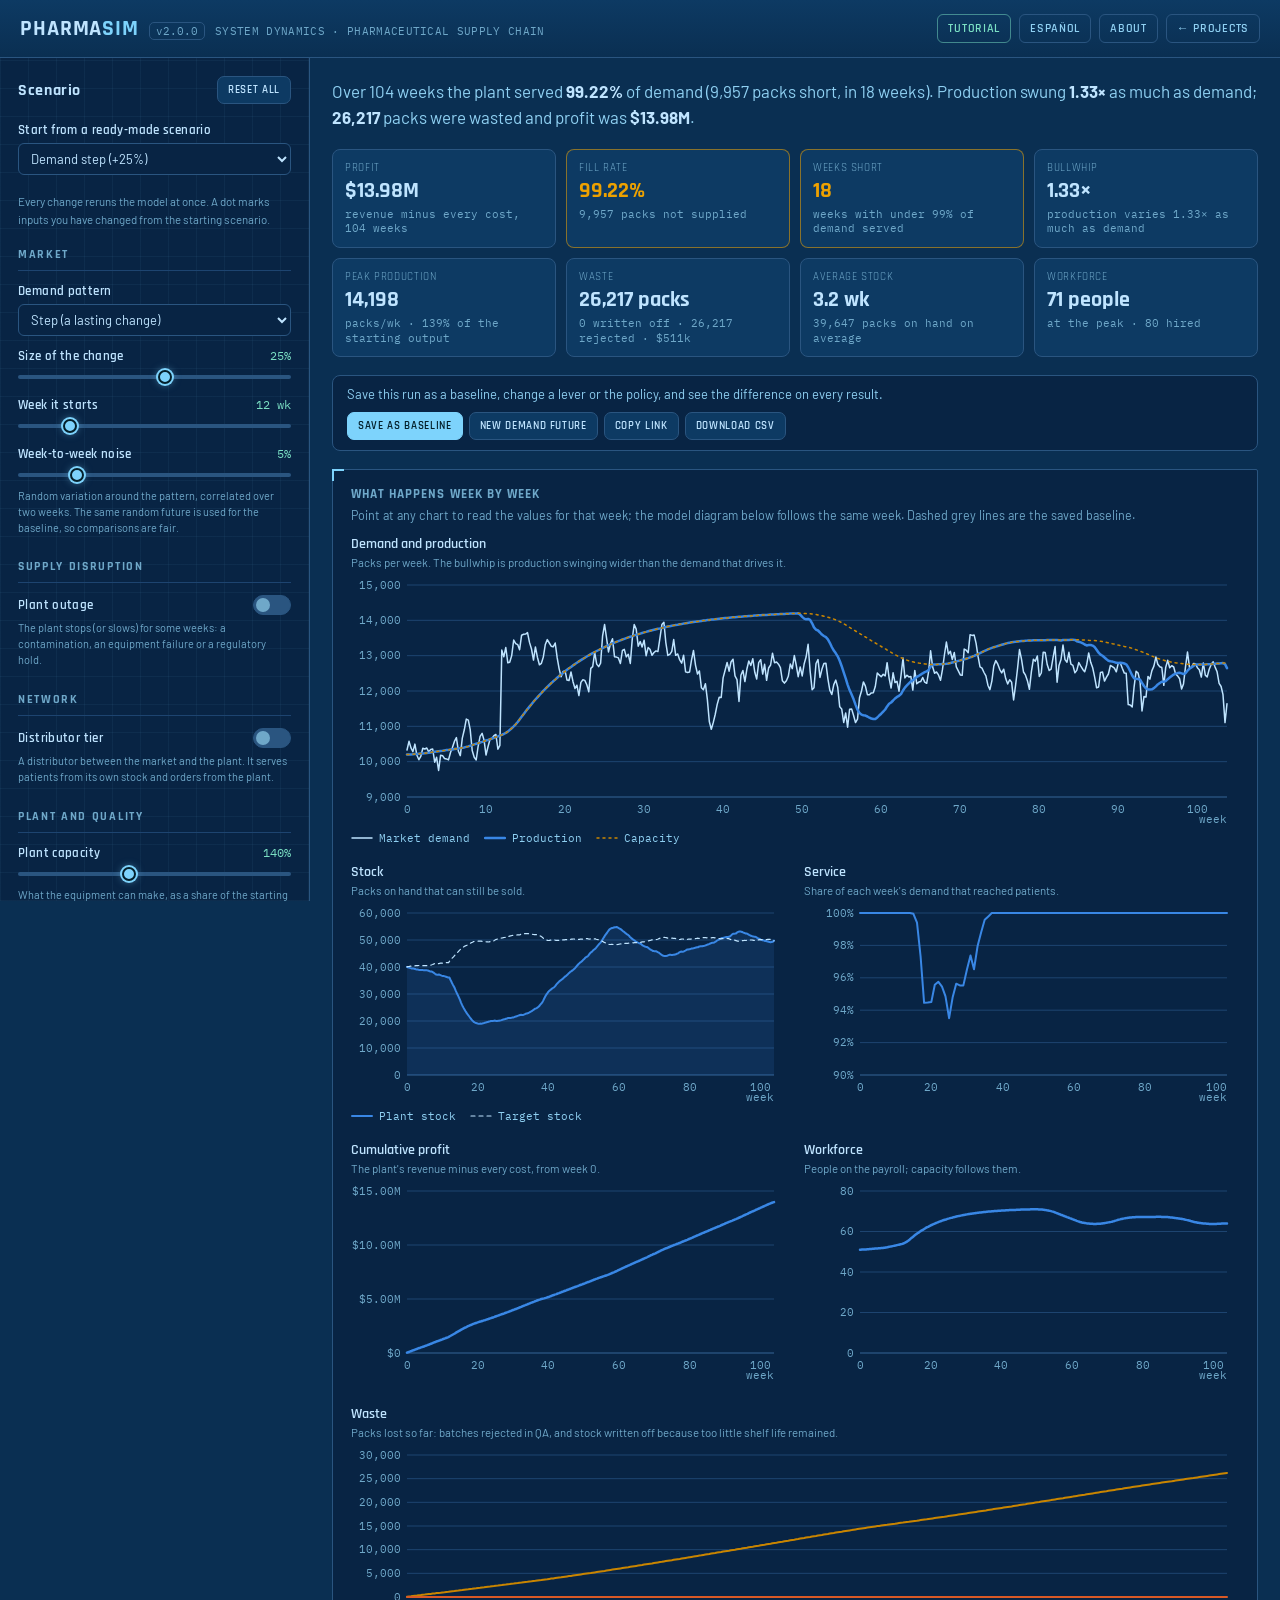
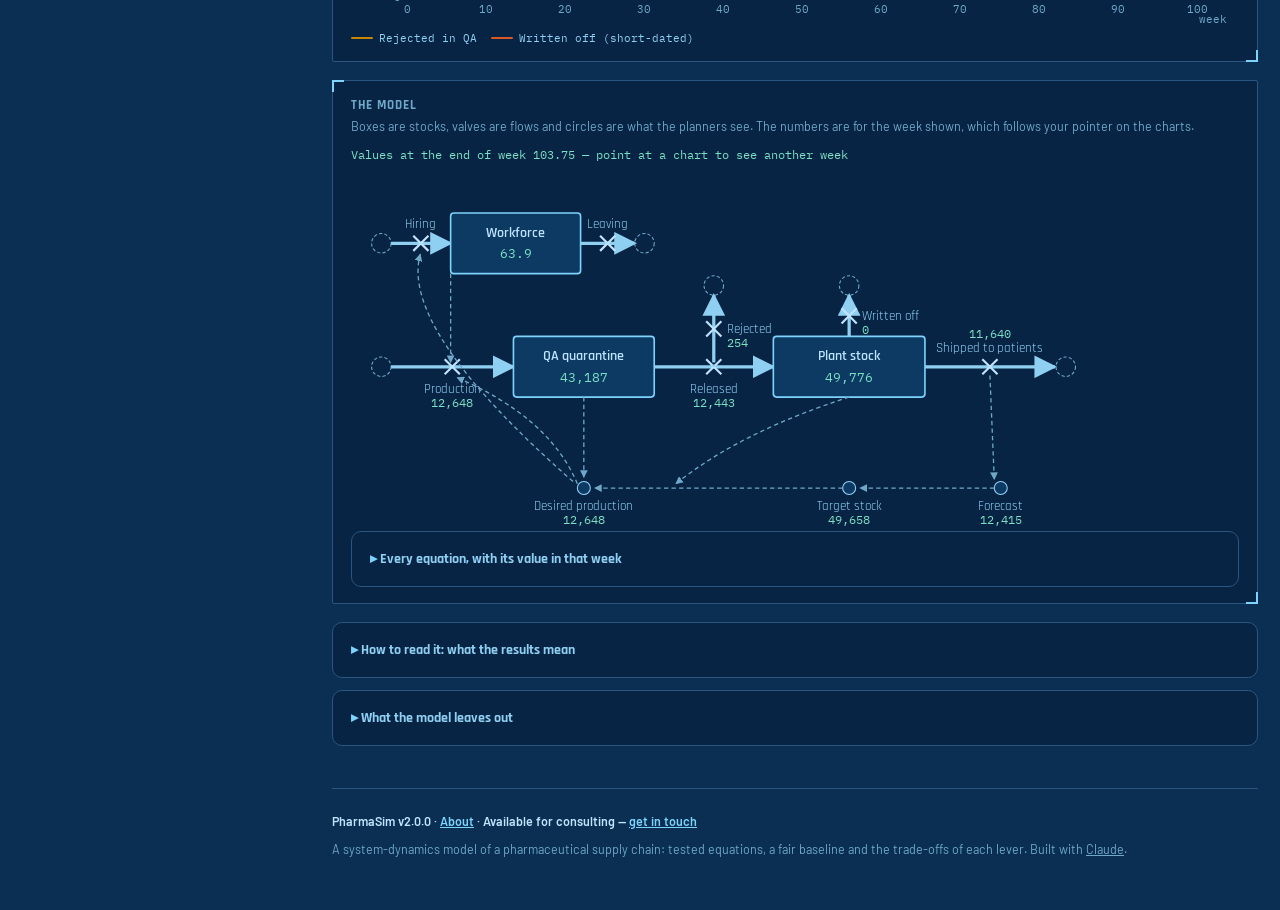
==== index.html @ 364efe04 "PharmaSim 2.0.0: tested model, tutorial, About page, Spanish A complete rebuild in plain JavaScript " ====
<!doctype html>
<html lang="en">
<head>
  <meta charset="UTF-8" />
  <meta name="viewport" content="width=device-width, initial-scale=1.0" />
  <title data-i18n="title.index">PharmaSim — Pharmaceutical Supply Chain Dynamics</title>
  <meta data-i18n-attr="content=meta.index" name="description" content="A system-dynamics simulator of a pharmaceutical supply chain: demand shocks, QA release, shelf life, workforce and a distributor tier, with overtime, expedited QA and planning policies measured on profit, service, amplification and waste." />
  <link rel="icon" href="data:image/svg+xml,<svg xmlns=%22http://www.w3.org/2000/svg%22 viewBox=%220 0 100 100%22><text y=%22.9em%22 font-size=%2290%22>💊</text></svg>" />
  <link rel="preconnect" href="https://fonts.googleapis.com" />
  <link rel="preconnect" href="https://fonts.gstatic.com" crossorigin />
  <link rel="stylesheet" href="https://fonts.googleapis.com/css2?family=Rajdhani:wght@500;600;700&family=Barlow:wght@400;500;600&family=IBM+Plex+Mono:wght@400;500;600&display=swap">
  <link rel="stylesheet" href="style.css" />
</head>
<body>
<header class="topbar">
  <div class="brand">
    <a class="mark" href="index.html">PHARMA<span>SIM</span></a>
    <span class="ver" id="ver" data-i18n-attr="title=attr.ver" title="App version"></span>
    <div class="sub"><span class="rest" data-i18n="brand.sub">SYSTEM DYNAMICS · PHARMACEUTICAL SUPPLY CHAIN</span></div>
  </div>
  <div class="header-actions">
    <button class="back-link tour" type="button" id="tourBtn" data-i18n="nav.tour">Tutorial</button>
    <button class="back-link" type="button" id="langBtn" lang="es">Español</button>
    <a class="back-link" href="about.html" data-i18n="nav.about">About</a>
    <a class="back-link" href="https://kathuman.github.io/claude-projects/" data-i18n="nav.projects">← Projects</a>
  </div>
</header>

<div class="layout">
  <aside class="rail" id="rail" data-i18n-attr="aria-label=aria.rail" aria-label="Scenario inputs">
    <div class="rail-header">
      <h1 class="rail-h1" data-i18n="rail.h1">Scenario</h1>
      <button class="btn small" id="btn-reset" type="button" data-i18n="rail.reset">Reset all</button>
    </div>
    <div class="ctrl">
      <label class="name" for="preset" data-i18n="rail.preset">Start from a ready-made scenario</label>
      <select class="choice" id="preset"></select>
    </div>
    <p class="rail-note" data-i18n="rail.note">Every change reruns the model at once. A dot marks inputs you have changed from the starting scenario.</p>
    <div id="controls"></div>
  </aside>

  <main class="main">
    <div class="errors" id="errors" hidden></div>
    <p class="headline" id="headline"></p>
    <div class="kpi-grid" id="kpis"></div>

    <div class="compare" id="compare">
      <span class="msg" id="cmp-msg"></span>
      <span class="acts">
        <button class="btn small primary" id="btn-base" type="button" data-i18n="cmp.save">Save as baseline</button>
        <button class="btn small" id="btn-base-clear" type="button" data-i18n="cmp.clear" hidden>Clear baseline</button>
        <button class="btn small" id="btn-seed" type="button" data-i18n="cmp.seed">New demand future</button>
        <button class="btn small" id="btn-link" type="button" data-i18n="cmp.link">Copy link</button>
        <button class="btn small" id="btn-csv" type="button" data-i18n="cmp.csv">Download CSV</button>
      </span>
    </div>

    <section class="panel" id="p-flow">
      <h2 data-i18n="h.charts">What happens week by week</h2>
      <p class="panel-note" data-i18n="charts.note">Point at any chart to read the values for that week; the model diagram below follows the same week. Dashed grey lines are the saved baseline.</p>
      <div class="chart-grid">
        <div class="wide"><p class="chart-title" data-i18n="c.prod">Demand and production</p><p class="chart-sub" data-i18n="c.prod.sub">Packs per week. The bullwhip is production swinging wider than the demand that drives it.</p><div id="ch-prod"></div></div>
        <div><p class="chart-title" data-i18n="c.stock">Stock</p><p class="chart-sub" data-i18n="c.stock.sub">Packs on hand that can still be sold.</p><div id="ch-stock"></div></div>
        <div><p class="chart-title" data-i18n="c.service">Service</p><p class="chart-sub" data-i18n="c.service.sub">Share of each week's demand that reached patients.</p><div id="ch-service"></div></div>
        <div><p class="chart-title" data-i18n="c.profit">Cumulative profit</p><p class="chart-sub" data-i18n="c.profit.sub">The plant's revenue minus every cost, from week 0.</p><div id="ch-profit"></div></div>
        <div><p class="chart-title" data-i18n="c.people">Workforce</p><p class="chart-sub" data-i18n="c.people.sub">People on the payroll; capacity follows them.</p><div id="ch-people"></div></div>
        <div class="wide"><p class="chart-title" data-i18n="c.waste">Waste</p><p class="chart-sub" data-i18n="c.waste.sub">Packs lost so far: batches rejected in QA, and stock written off because too little shelf life remained.</p><div id="ch-waste"></div></div>
      </div>
    </section>

    <section class="panel" id="p-model">
      <h2 data-i18n="h.model">The model</h2>
      <p class="panel-note" data-i18n="model.note">Boxes are stocks, valves are flows and circles are what the planners see. The numbers are for the week shown, which follows your pointer on the charts.</p>
      <p class="eq-week" id="eq-week"></p>
      <div class="sfd-wrap" id="diagram"></div>
      <details class="rules" id="eqs-box">
        <summary data-i18n="eq.sum">Every equation, with its value in that week</summary>
        <div id="equations"></div>
      </details>
    </section>

    <div class="explain">
      <details class="rules" id="why">
        <summary data-i18n="why.sum">How to read it: what the results mean</summary>
        <div data-i18n="why.body">
          <p><b>Fill rate</b> is the share of market demand that reached patients. In pharma the target is usually 98–99.5%, so a fraction of a point is a real shortage. Service slips before the stock runs out, because stock is spread over many presentations and markets.</p>
          <p><b>Bullwhip</b> is how much more production varies than demand (standard deviation of production ÷ standard deviation of demand). Above 1, the plant amplifies what the market does: it is chasing its own stock gap, not just demand. With a distributor, the same ratio for its orders shows where the amplification starts.</p>
          <p><b>Waste</b> is batches rejected in QA plus stock written off because too little shelf life remained for customers to accept it. With a long shelf life it is almost all rejections; with a short one, an overshoot after a surge becomes expired stock.</p>
          <p><b>Profit</b> is the plant's view: revenue minus materials, the workforce (paid whether busy or not), hiring, overtime, holding, disposal, expediting and a penalty for each pack not supplied. The figures are illustrative, chosen for a mid-priced branded medicine.</p>
          <p><b>The baseline</b> is a saved run for comparison. It uses the same random demand as the current run, so every difference is due to what you changed, not to luck. <b>New demand future</b> draws another random future for both.</p>
        </div>
      </details>
      <details class="rules" id="limits">
        <summary data-i18n="lim.sum">What the model leaves out</summary>
        <div data-i18n="lim.body">
          <ul>
            <li>One product family, one plant and at most one distributor. Suppliers of the active ingredient, several markets and allocation between them are not modelled.</li>
            <li>Production is continuous: campaigns, batch sizes and changeovers are averaged out.</li>
            <li>The distributor's stock is not aged; shelf life is tracked at the plant only.</li>
            <li>Nobody is laid off: the workforce shrinks only as people leave.</li>
            <li>Costs and prices are illustrative, not a quotation.</li>
          </ul>
        </div>
      </details>
    </div>

    <footer class="foot">
      <span class="consult" data-i18n="foot.consult">PharmaSim <span id="ver-foot"></span> · <a href="about.html">About</a> · Available for consulting — <a href="https://github.com/kathuman" target="_blank" rel="noopener">get in touch</a></span>
      <span data-i18n="foot.note">A system-dynamics model of a pharmaceutical supply chain: tested equations, a fair baseline and the trade-offs of each lever. Built with <a href="https://claude.com" target="_blank" rel="noopener">Claude</a>.</span>
    </footer>
  </main>
</div>

<script src="i18n-es.js"></script>
<script src="i18n.js"></script>
<script src="src/model.js"></script>
<script src="src/specs.js"></script>
<script src="src/equations.js"></script>
<script src="src/charts.js"></script>
<script src="src/diagram.js"></script>
<script src="app.js"></script>
<script src="tour-content.js"></script>
<script src="tour-content-es.js"></script>
<script src="tour.js"></script>
</body>
</html>
---- style.css ----
/* PharmaSim — the blueprint theme of the Warehouse Model (same tokens, type and panels). */
:root{
  --bg:#0a2f52; --panel:#0d3a63; --panel-2:#082444; --line:#2a5580; --line-soft:#1d4470;
  --ink:#bfe4ff; --ink-dim:#8fd0f2; --ink-faint:#6fa8c9; --accent:#7dd3fc; --accent-ink:#04202b; --tele:#7be0c4;
  --good:#1baf7a; --warn:#eda100; --bad:#e34948;
  /* chart series (validated for the dark surface: lightness band, CVD separation, contrast) */
  --s-demand:#bfe4ff; --s1:#3987e5; --s2:#d95926; --s3:#199e70; --s4:#c98500; --s-base:#6fa8c9;
  --mono:'IBM Plex Mono', ui-monospace, SFMono-Regular, Menlo, monospace;
  --head:'Rajdhani', 'Arial Narrow', sans-serif;
  --body:'Barlow', 'Helvetica Neue', Arial, sans-serif;
  color-scheme:dark;
}
*{box-sizing:border-box;}
html{background:var(--bg);}
body{margin:0; background:var(--bg); color:var(--ink); font-family:var(--body);}
a{color:var(--accent);}
code{font-family:var(--mono); font-size:0.92em; background:var(--panel-2); border:1px solid var(--line); padding:1px 5px; border-radius:4px; color:var(--ink);}

/* ---- header */
.topbar{display:flex; align-items:center; justify-content:space-between; gap:16px; padding:14px 20px; border-bottom:1px solid var(--line);
  background:linear-gradient(180deg,#0d3a63,#0a2f52); position:sticky; top:0; z-index:30;}
.brand{display:flex; align-items:baseline; gap:10px;}
.brand .mark{font-family:var(--head); font-weight:700; font-size:22px; letter-spacing:.04em; color:var(--ink); text-decoration:none;}
.brand .mark span{color:var(--accent);}
.brand .sub{font-family:var(--mono); font-size:11px; color:var(--ink-faint); letter-spacing:.03em;}
.brand .ver{font-family:var(--mono); font-size:10.5px; color:var(--ink-faint); border:1px solid var(--line); border-radius:5px; padding:1px 6px;}
.header-actions{display:flex; align-items:center; gap:8px;}
.back-link{font-family:var(--head); font-weight:600; font-size:12px; letter-spacing:.06em; text-transform:uppercase; color:var(--ink-dim); text-decoration:none;
  padding:6px 10px; border:1px solid var(--line); border-radius:6px; white-space:nowrap; background:transparent; cursor:pointer;}
.back-link:hover{color:var(--accent); border-color:var(--accent);}
.back-link.tour{color:var(--tele); border-color:rgba(123,224,196,.5);}

/* ---- layout */
.layout{display:grid; grid-template-columns:310px minmax(0,1fr);}
.rail{border-right:1px solid var(--line);
  background:repeating-linear-gradient(0deg, rgba(125,211,252,.05) 0, rgba(125,211,252,.05) 1px, transparent 1px, transparent 28px),
    repeating-linear-gradient(90deg, rgba(125,211,252,.05) 0, rgba(125,211,252,.05) 1px, transparent 1px, transparent 28px), var(--panel-2);
  overflow-y:auto; padding:18px 18px 28px; display:flex; flex-direction:column; gap:18px; max-height:calc(100vh - 57px); position:sticky; top:57px;}
.rail::-webkit-scrollbar{width:8px;} .rail::-webkit-scrollbar-thumb{background:var(--line); border-radius:4px;}
.rail-header{display:flex; align-items:center; justify-content:space-between; gap:8px;}
.rail-h1{font-family:var(--head); font-weight:700; font-size:16px; letter-spacing:.04em; margin:0;}
.rail-note{font-size:11.5px; line-height:1.55; color:var(--ink-faint); margin:0;}
.rail-section{display:flex; flex-direction:column; gap:12px;}
.rail-section h2{margin:0; font-family:var(--head); font-weight:700; font-size:12px; letter-spacing:.14em; text-transform:uppercase; color:var(--ink-faint); padding-bottom:8px; border-bottom:1px solid var(--line-soft);}
.ctrl{display:flex; flex-direction:column; gap:5px;}
.ctrl[hidden]{display:none;}
.ctrl .row-head{display:flex; justify-content:space-between; align-items:baseline; gap:8px;}
.ctrl .name{font-family:var(--head); font-weight:600; font-size:12.5px; letter-spacing:.03em; color:var(--ink);}
.ctrl .val{font-family:var(--mono); font-size:12px; font-variant-numeric:tabular-nums; color:var(--tele); white-space:nowrap;}
.ctrl .note{font-size:11px; line-height:1.45; color:var(--ink-faint);}
.ctrl.changed .name:after{content:" ●"; color:var(--accent); font-size:9px; vertical-align:2px;}
input[type=range]{-webkit-appearance:none; appearance:none; width:100%; height:4px; border-radius:2px; background:var(--line); outline:none; margin:6px 0;}
input[type=range]::-webkit-slider-thumb{-webkit-appearance:none; width:14px; height:14px; border-radius:50%; background:var(--accent); border:2px solid var(--accent-ink); box-shadow:0 0 0 2px var(--accent), 0 0 8px rgba(125,211,252,.6); cursor:pointer;}
input[type=range]::-moz-range-thumb{width:14px; height:14px; border-radius:50%; background:var(--accent); border:2px solid var(--accent-ink); box-shadow:0 0 0 2px var(--accent); cursor:pointer;}
input[type=range]:focus-visible{box-shadow:0 0 0 2px var(--accent);}
select.choice{width:100%; font-family:var(--body); font-size:13px; background:var(--panel-2); color:var(--ink); border:1px solid var(--line); border-radius:6px; padding:6px 8px;}
select.choice:focus{outline:none; border-color:var(--accent);}
.switch{display:flex; align-items:center; justify-content:space-between; gap:10px; cursor:pointer;}
.switch input{position:absolute; opacity:0; width:1px; height:1px;}
.switch .knob{flex:0 0 auto; width:38px; height:20px; border-radius:10px; background:var(--line); position:relative; transition:background .15s; border:1px solid var(--line);}
.switch .knob:after{content:""; position:absolute; top:2px; left:2px; width:14px; height:14px; border-radius:50%; background:var(--ink-faint); transition:left .15s, background .15s;}
.switch input:checked + .knob{background:rgba(125,211,252,.25); border-color:var(--accent);}
.switch input:checked + .knob:after{left:20px; background:var(--accent);}
.switch input:focus-visible + .knob{box-shadow:0 0 0 2px var(--accent);}

.btn{font-family:var(--head); font-weight:600; font-size:12.5px; letter-spacing:.06em; text-transform:uppercase; color:var(--ink); background:var(--panel); border:1px solid var(--line); border-radius:7px; padding:8px 12px; cursor:pointer;}
.btn:hover{border-color:var(--accent); color:var(--accent);}
.btn.primary{background:var(--accent); color:var(--accent-ink); border-color:var(--accent);}
.btn.primary:hover{filter:brightness(1.08); color:var(--accent-ink);}
.btn.small{padding:6px 10px; font-size:11px;}

/* ---- main column */
.main{padding:20px 22px 0; display:flex; flex-direction:column; gap:18px; min-width:0;}
.errors{background:rgba(227,73,72,.1); border:1px solid rgba(227,73,72,.5); border-radius:8px; padding:10px 14px; font-family:var(--mono); font-size:12.5px; color:#ffb3b2;}
.errors[hidden]{display:none;}
.headline{font-size:17px; line-height:1.55; color:var(--ink-dim); margin:0;}
.headline b{color:var(--ink);}
.headline .cmp{display:block; font-size:14px; color:var(--ink-faint); margin-top:4px;}
.kpi-grid{display:grid; grid-template-columns:repeat(4, minmax(0,1fr)); gap:10px;}
.kpi-tile{background:var(--panel); border:1px solid var(--line); border-radius:8px; padding:11px 12px;}
.kpi-label{font-family:var(--head); font-size:10.5px; letter-spacing:.06em; text-transform:uppercase; color:var(--ink-faint);}
.kpi-value{font-family:var(--head); font-size:22px; font-weight:700; color:var(--ink); margin-top:2px; font-variant-numeric:tabular-nums;}
.kpi-sub{font-family:var(--mono); font-size:10.5px; color:var(--ink-faint); margin-top:2px; line-height:1.4;}
.kpi-delta{font-family:var(--mono); font-size:10.5px; margin-top:3px;}
.kpi-delta.up{color:var(--good);} .kpi-delta.down{color:var(--bad);} .kpi-delta.same{color:var(--ink-faint);}
.kpi-tile.status-warning{border-color:rgba(237,161,0,.55);} .kpi-tile.status-warning .kpi-value{color:var(--warn);}
.kpi-tile.status-critical{border-color:rgba(227,73,72,.6); background:rgba(227,73,72,.06);} .kpi-tile.status-critical .kpi-value{color:var(--bad);}
.kpi-tile .flag{font-size:10px; margin-left:4px;}

.compare{display:flex; flex-wrap:wrap; align-items:center; justify-content:space-between; gap:10px; background:var(--panel-2); border:1px solid var(--line); border-radius:8px; padding:10px 14px;}
.compare .msg{font-size:13px; color:var(--ink-dim);}
.compare .msg b{color:var(--tele);}
.compare .acts{display:flex; flex-wrap:wrap; gap:6px;}

.panel{position:relative; background:var(--panel-2); border:1px solid var(--line); border-radius:2px; padding:16px 18px;}
.panel:before, .panel:after{content:""; position:absolute; width:10px; height:10px; pointer-events:none; border-color:var(--accent); border-style:solid; border-width:0;}
.panel:before{top:-1px; left:-1px; border-left-width:2px; border-top-width:2px;}
.panel:after{bottom:-1px; right:-1px; border-right-width:2px; border-bottom-width:2px;}
.panel h2{margin:0 0 4px; font-family:var(--head); font-weight:700; font-size:13px; letter-spacing:.08em; text-transform:uppercase; color:var(--ink-faint);}
.panel-note{font-size:12.5px; line-height:1.5; color:var(--ink-faint); margin:0 0 10px;}
.chart-grid{display:grid; grid-template-columns:1fr 1fr; gap:18px;}
.chart-grid .wide{grid-column:1 / -1;}

/* ---- charts */
.chart{position:relative;}
.chart-plot{position:relative; width:100%;}
.chart-plot > svg{display:block; width:100%; height:auto; overflow:visible;}
.chart .grid{stroke:var(--line-soft); stroke-width:1;}
.chart .axis{stroke:var(--line); stroke-width:1;}
.chart .tick{font-family:var(--mono); font-size:10.5px; fill:var(--ink-faint);}
.chart .cross{stroke:var(--ink-faint); stroke-width:1; stroke-dasharray:3 3;}
.chart .band{fill:rgba(125,211,252,.06);}
.chart .band.outage{fill:rgba(227,73,72,.13);}
.chart .band.expedite{fill:rgba(201,133,0,.16);}
.chart .band.shock{fill:rgba(125,211,252,.07);}
.chart-legend{display:flex; flex-wrap:wrap; gap:6px 14px; margin-top:6px; font-family:var(--mono); font-size:11px; color:var(--ink-dim);}
.legend-item{display:inline-flex; align-items:center; gap:6px; white-space:nowrap;}
.legend-item svg{flex:0 0 auto;}
#controls{display:flex; flex-direction:column; gap:24px;}
.rail-section[hidden]{display:none;}
.band-key{display:inline-block; width:14px; height:10px; border-radius:2px;}
.band-key.outage{background:rgba(227,73,72,.35);} .band-key.expedite{background:rgba(201,133,0,.4);} .band-key.shock{background:rgba(125,211,252,.2);}
.chart-tip{position:absolute; top:6px; pointer-events:none; z-index:5; background:rgba(4,32,60,.96); border:1px solid var(--line); border-radius:6px; padding:7px 9px; font-family:var(--mono); font-size:11px; color:var(--ink); min-width:150px; box-shadow:0 6px 18px rgba(0,0,0,.35);}
.chart-tip[hidden]{display:none;}
.chart-tip b{display:block; font-family:var(--head); font-size:12px; letter-spacing:.04em; color:var(--ink-dim); margin-bottom:3px;}
.chart-tip span{display:flex; align-items:center; gap:6px; white-space:nowrap;}
.chart-tip span i{width:9px; height:9px; border-radius:2px; display:inline-block;}
.chart-tip span em{font-style:normal; margin-left:auto; padding-left:12px; color:var(--tele);}
.chart-title{font-family:var(--head); font-weight:600; font-size:13.5px; color:var(--ink); margin:0 0 2px;}
.chart-sub{font-size:11.5px; color:var(--ink-faint); margin:0 0 6px;}

/* ---- model: diagram and equations */
.sfd-wrap{overflow-x:auto;}
svg.sfd{display:block; width:100%; min-width:640px; height:auto;}
.sfd-stock rect{fill:var(--panel); stroke:var(--accent); stroke-width:1.5;}
.sfd-name{font-family:var(--head); font-weight:600; font-size:13px; fill:var(--ink); text-anchor:middle;}
.sfd-val{font-family:var(--mono); font-size:12px; fill:var(--tele); text-anchor:middle;}
.sfd-pipe{stroke:var(--ink-dim); stroke-width:3;}
.sfd-valve{stroke:var(--ink); stroke-width:2;}
.sfd-flow{font-family:var(--head); font-size:12px; fill:var(--ink-dim);}
.sfd-fval{font-family:var(--mono); font-size:11px; fill:var(--tele);}
.sfd-cloud{fill:none; stroke:var(--ink-faint); stroke-dasharray:3 2;}
.sfd-aux{fill:var(--panel); stroke:var(--ink-dim);}
.sfd-link{fill:none; stroke:var(--ink-faint); stroke-width:1.2; stroke-dasharray:4 3;}
.arw{fill:var(--ink-dim);} .arwi{fill:var(--ink-faint);}
.eq-week{font-family:var(--mono); font-size:11.5px; color:var(--tele);}
.eq-sec{margin-top:12px;}
.eq-sec h3{font-family:var(--head); font-weight:700; font-size:12.5px; letter-spacing:.08em; text-transform:uppercase; color:var(--ink-dim); margin:0 0 4px; padding-bottom:4px; border-bottom:1px solid var(--line-soft);}
.eq-row{display:grid; grid-template-columns:minmax(150px,1fr) minmax(0,2.4fr) 120px; gap:12px; padding:6px 0; border-bottom:1px dashed var(--line-soft); font-size:12.5px; align-items:baseline;}
.eq-row .n{color:var(--ink); font-weight:500;}
.eq-row .e{font-family:var(--mono); font-size:11.5px; color:var(--ink-dim); line-height:1.5;}
.eq-row .e small{display:block; font-family:var(--body); font-size:11.5px; color:var(--ink-faint); margin-top:2px;}
.eq-row .v{font-family:var(--mono); font-size:12px; color:var(--tele); text-align:right; white-space:nowrap;}

/* ---- explanations and footer */
details.rules{background:var(--panel-2); border:1px solid var(--line); border-radius:10px; padding:4px 18px;}
details.rules summary{cursor:pointer; font-family:var(--head); font-weight:700; font-size:13.5px; padding:14px 0; color:var(--ink-dim); list-style:none;}
details.rules summary::-webkit-details-marker{display:none;}
details.rules summary:before{content:"▸ "; color:var(--accent);}
details.rules[open] summary:before{content:"▾ ";}
details.rules[open] summary{color:var(--ink);}
details.rules p, details.rules li{font-size:13.5px; line-height:1.65; color:var(--ink-dim);}
details.rules ol, details.rules ul{padding-left:20px;}
details.rules li{margin-bottom:6px;}
.explain{display:flex; flex-direction:column; gap:12px;}
footer.foot{margin:24px 0 0; padding:22px 0 50px; border-top:1px solid var(--line); color:var(--ink-faint); font-size:12.5px; line-height:1.7;}
footer.foot a{color:var(--ink-faint);}
footer.foot .consult{display:block; margin-bottom:6px; font-weight:600; color:var(--ink);}
footer.foot .consult a{color:var(--accent);}

/* ---- tutorial */
.tour-menu{position:fixed; z-index:60; width:min(360px, calc(100vw - 16px)); background:var(--panel-2); border:1px solid var(--accent); border-radius:10px; padding:10px; box-shadow:0 12px 32px rgba(0,0,0,.45);}
.tour-menu-h{font-family:var(--head); font-weight:700; letter-spacing:.08em; text-transform:uppercase; font-size:12px; color:var(--ink-faint); margin:2px 4px 8px;}
.tour-level{display:block; width:100%; text-align:left; background:var(--panel); border:1px solid var(--line); border-radius:8px; color:var(--ink); padding:10px 12px; margin-bottom:6px; cursor:pointer; font-family:var(--body);}
.tour-level:hover{border-color:var(--accent);}
.tour-level b{display:block; font-family:var(--head); font-size:15px; letter-spacing:.04em;}
.tour-level span{display:block; font-size:12.5px; color:var(--ink-dim); margin:2px 0 4px; line-height:1.45;}
.tour-level em{font-style:normal; font-family:var(--mono); font-size:11px; color:var(--tele);}
.tour-card{position:fixed; z-index:60; right:18px; bottom:18px; width:min(400px, calc(100vw - 24px)); max-height:min(70vh, 560px); overflow-y:auto; background:var(--panel-2); border:1px solid var(--accent); border-radius:10px; padding:14px 16px; box-shadow:0 14px 40px rgba(0,0,0,.5);}
.tour-top{display:flex; justify-content:space-between; align-items:center; font-family:var(--mono); font-size:11px; color:var(--ink-faint);}
.tour-x{background:none; border:none; color:var(--ink-dim); font-size:20px; cursor:pointer; line-height:1;}
.tour-bar{height:3px; background:var(--line); border-radius:2px; margin:8px 0 10px; overflow:hidden;}
.tour-bar i{display:block; height:100%; background:var(--tele);}
.tour-card h3{font-family:var(--head); font-size:18px; letter-spacing:.03em; margin:0 0 6px; color:var(--ink);}
.tour-body{font-size:13.5px; line-height:1.6; color:var(--ink-dim);}
.tour-body b{color:var(--ink);}
.tour-quiz{margin-top:10px; border-top:1px dashed var(--line); padding-top:10px;}
.tour-quiz p{font-size:13.5px; color:var(--ink); margin:0 0 8px; font-weight:500;}
.tour-quiz button{display:block; width:100%; text-align:left; background:var(--panel); border:1px solid var(--line); border-radius:6px; color:var(--ink); padding:7px 10px; margin-bottom:5px; cursor:pointer; font-family:var(--body); font-size:13px;}
.tour-quiz button:hover:not(:disabled){border-color:var(--accent);}
.tour-quiz button.right{border-color:var(--good); background:rgba(27,175,122,.15);}
.tour-quiz button.wrong{border-color:var(--bad); background:rgba(227,73,72,.12);}
.tour-fb{font-size:13px; line-height:1.55; color:var(--ink-dim); margin-top:6px;}
.tour-fb b{color:var(--ink);}
.tour-nav{display:flex; justify-content:space-between; gap:8px; margin-top:12px;}
.tour-nav button{font-family:var(--head); font-weight:600; letter-spacing:.06em; text-transform:uppercase; font-size:12px; padding:7px 14px; border-radius:6px; cursor:pointer; border:1px solid var(--line); background:var(--panel); color:var(--ink);}
.tour-nav .tour-next{background:var(--accent); color:var(--accent-ink); border-color:var(--accent);}
.tour-nav button:disabled{opacity:.4; cursor:default;}
.tour-hl{outline:2px solid var(--tele) !important; outline-offset:4px; border-radius:4px; transition:outline-color .2s; scroll-margin-top:130px;}

@media (max-width:1180px){ .kpi-grid{grid-template-columns:repeat(2, minmax(0,1fr));} }
@media (max-width:980px){
  .layout{grid-template-columns:1fr;}
  .rail{position:static; max-height:none; border-right:none; border-bottom:1px solid var(--line);}
  .chart-grid{grid-template-columns:1fr;}
}
@media (max-width:700px){
  .topbar{flex-wrap:wrap; row-gap:8px; padding:10px 14px;}
  .brand{flex-wrap:wrap; row-gap:2px;} .brand .sub .rest{display:none;}
  .header-actions{flex-wrap:wrap; justify-content:flex-end; gap:6px; margin-left:auto;}
  .header-actions .back-link{padding:5px 8px; font-size:11px;}
  .main{padding:16px 16px 0;}
  .rail{padding:16px;}
  .eq-row{grid-template-columns:1fr; gap:2px;} .eq-row .v{text-align:left;}
  .headline{font-size:15.5px;}
  .tour-card{right:12px; left:12px; bottom:12px; width:auto; max-height:52vh;}
}
@media (prefers-reduced-motion:reduce){ *{transition:none !important;} }
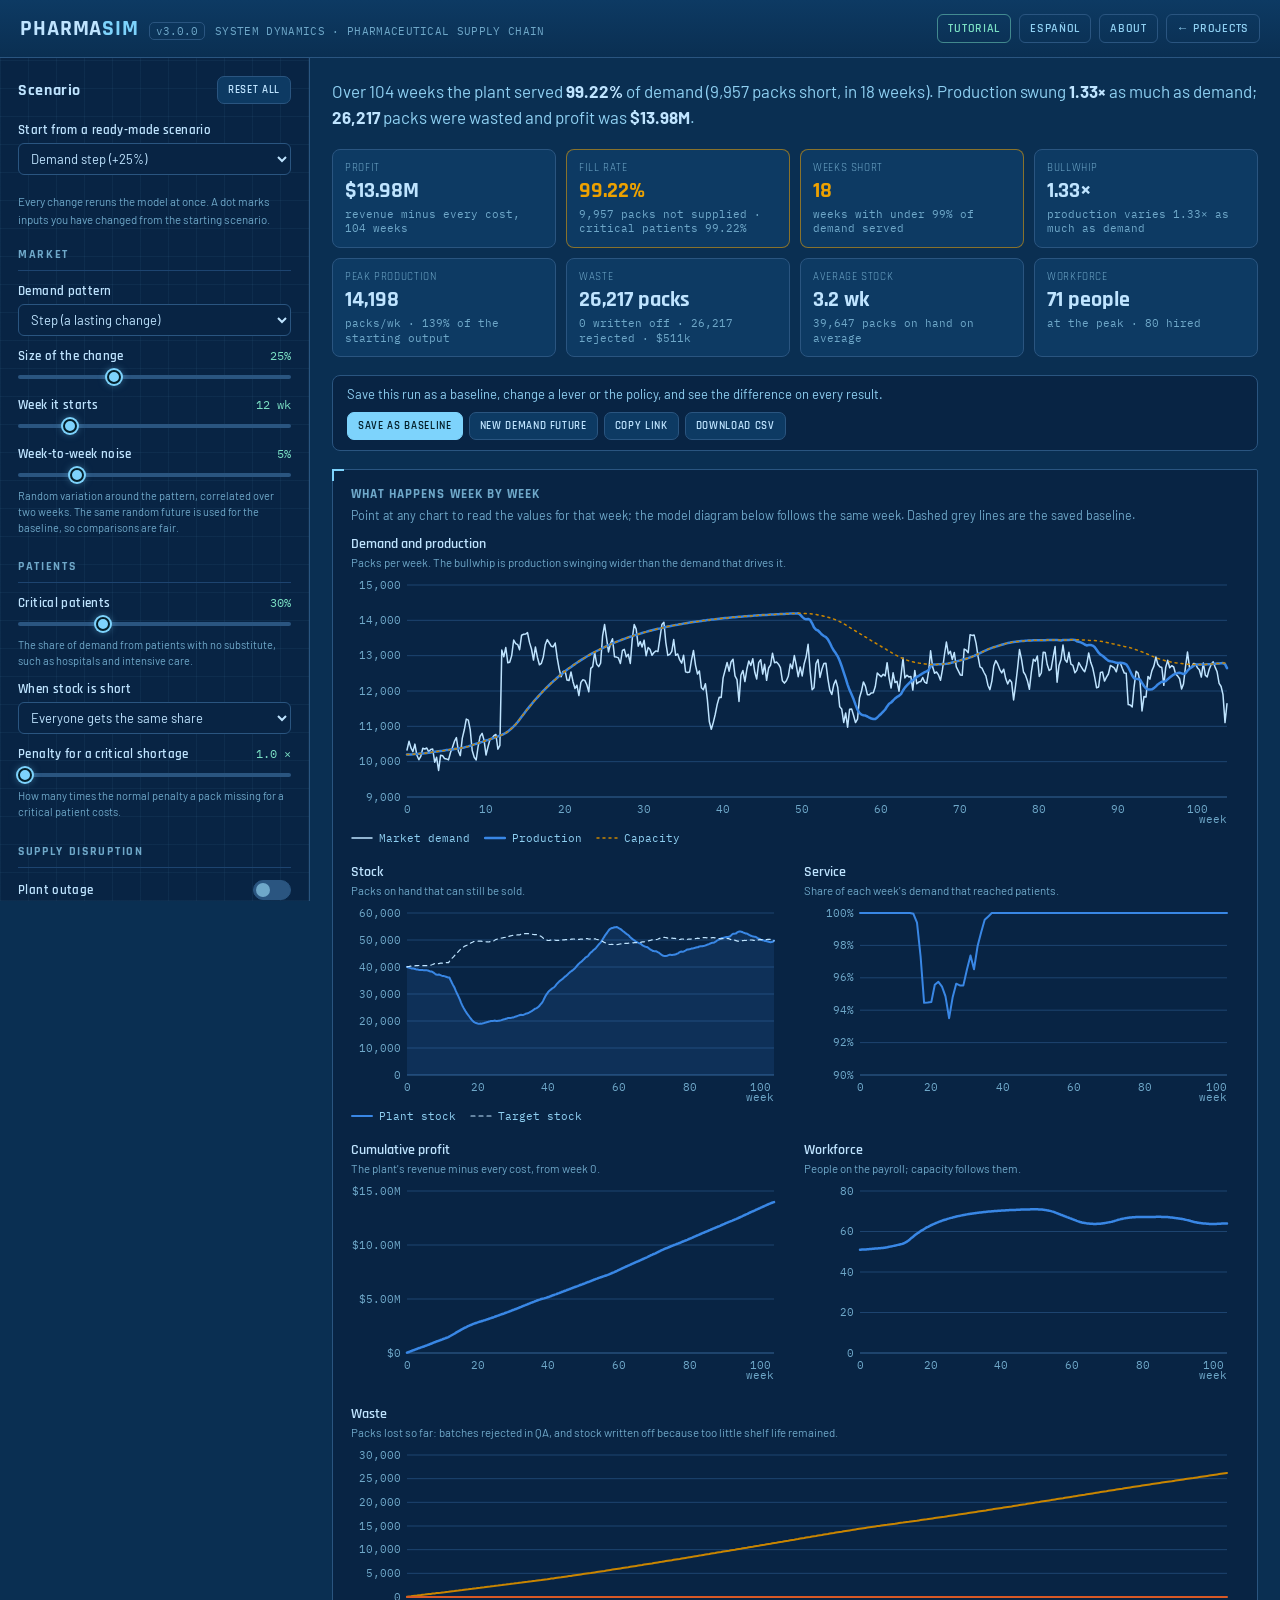
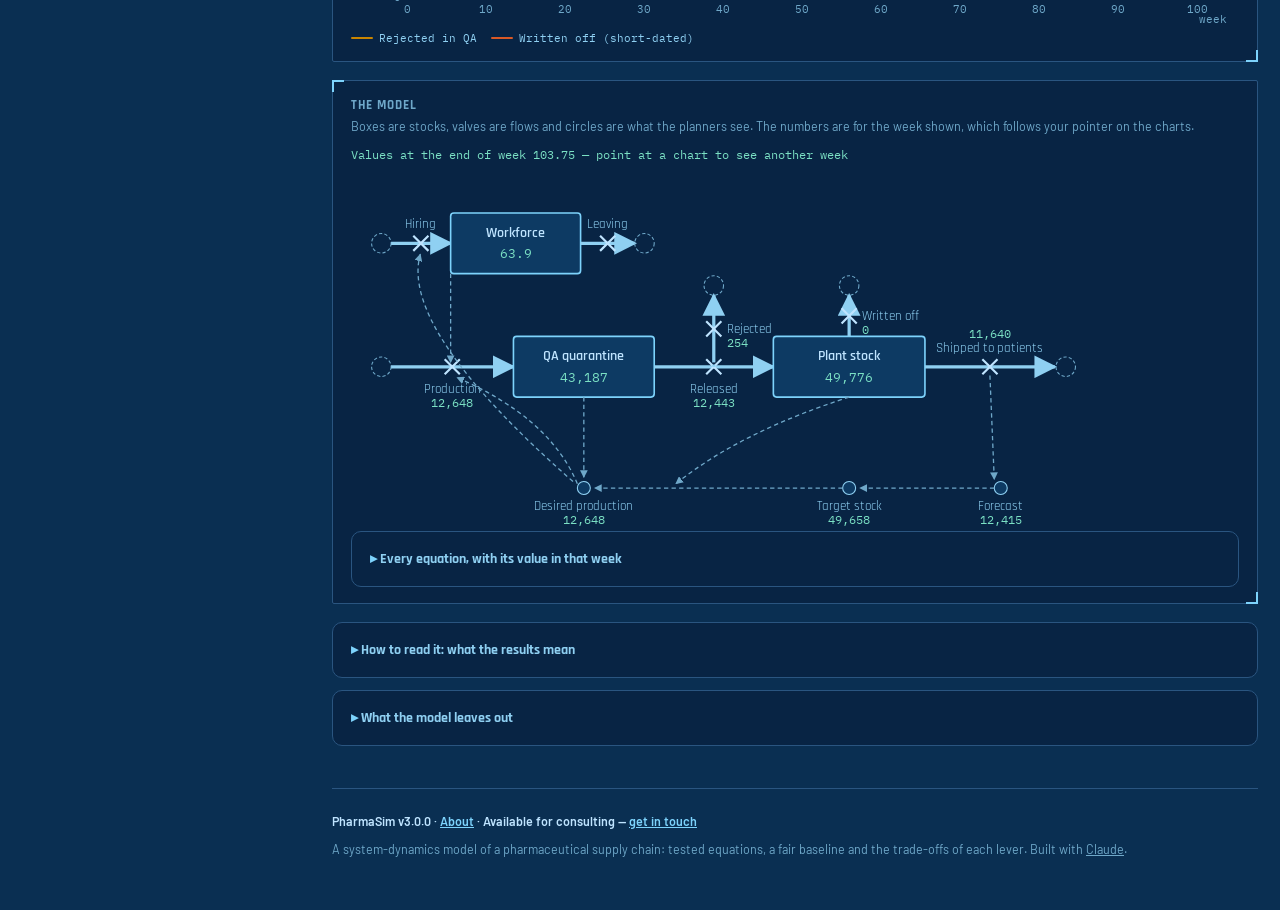
==== commit 3c4d8d31: "PharmaSim 3.0.0: API supplier, campaigns, QA lab capacity, critical patients - API supplier tier: le" ====
--- a/index.html
+++ b/index.html
@@ -42,6 +42,7 @@
 
   <main class="main">
     <div class="errors" id="errors" hidden></div>
+    <div class="notes" id="notes" hidden></div>
     <p class="headline" id="headline"></p>
     <div class="kpi-grid" id="kpis"></div>
 
--- a/style.css
+++ b/style.css
@@ -73,6 +73,8 @@
 .main{padding:20px 22px 0; display:flex; flex-direction:column; gap:18px; min-width:0;}
 .errors{background:rgba(227,73,72,.1); border:1px solid rgba(227,73,72,.5); border-radius:8px; padding:10px 14px; font-family:var(--mono); font-size:12.5px; color:#ffb3b2;}
 .errors[hidden]{display:none;}
+.notes{background:rgba(237,161,0,.08); border:1px solid rgba(237,161,0,.45); border-radius:8px; padding:10px 14px; font-family:var(--mono); font-size:12.5px; color:#ffd88a;}
+.notes[hidden]{display:none;}
 .headline{font-size:17px; line-height:1.55; color:var(--ink-dim); margin:0;}
 .headline b{color:var(--ink);}
 .headline .cmp{display:block; font-size:14px; color:var(--ink-faint); margin-top:4px;}
@@ -113,6 +115,8 @@
 .chart .band.outage{fill:rgba(227,73,72,.13);}
 .chart .band.expedite{fill:rgba(201,133,0,.16);}
 .chart .band.shock{fill:rgba(125,211,252,.07);}
+.chart .band.apioutage{fill:rgba(217,89,38,.14);}
+.chart .band.lab{fill:rgba(25,158,112,.14);}
 .chart-legend{display:flex; flex-wrap:wrap; gap:6px 14px; margin-top:6px; font-family:var(--mono); font-size:11px; color:var(--ink-dim);}
 .legend-item{display:inline-flex; align-items:center; gap:6px; white-space:nowrap;}
 .legend-item svg{flex:0 0 auto;}
@@ -120,6 +124,7 @@
 .rail-section[hidden]{display:none;}
 .band-key{display:inline-block; width:14px; height:10px; border-radius:2px;}
 .band-key.outage{background:rgba(227,73,72,.35);} .band-key.expedite{background:rgba(201,133,0,.4);} .band-key.shock{background:rgba(125,211,252,.2);}
+.band-key.apioutage{background:rgba(217,89,38,.4);} .band-key.lab{background:rgba(25,158,112,.4);}
 .chart-tip{position:absolute; top:6px; pointer-events:none; z-index:5; background:rgba(4,32,60,.96); border:1px solid var(--line); border-radius:6px; padding:7px 9px; font-family:var(--mono); font-size:11px; color:var(--ink); min-width:150px; box-shadow:0 6px 18px rgba(0,0,0,.35);}
 .chart-tip[hidden]{display:none;}
 .chart-tip b{display:block; font-family:var(--head); font-size:12px; letter-spacing:.04em; color:var(--ink-dim); margin-bottom:3px;}
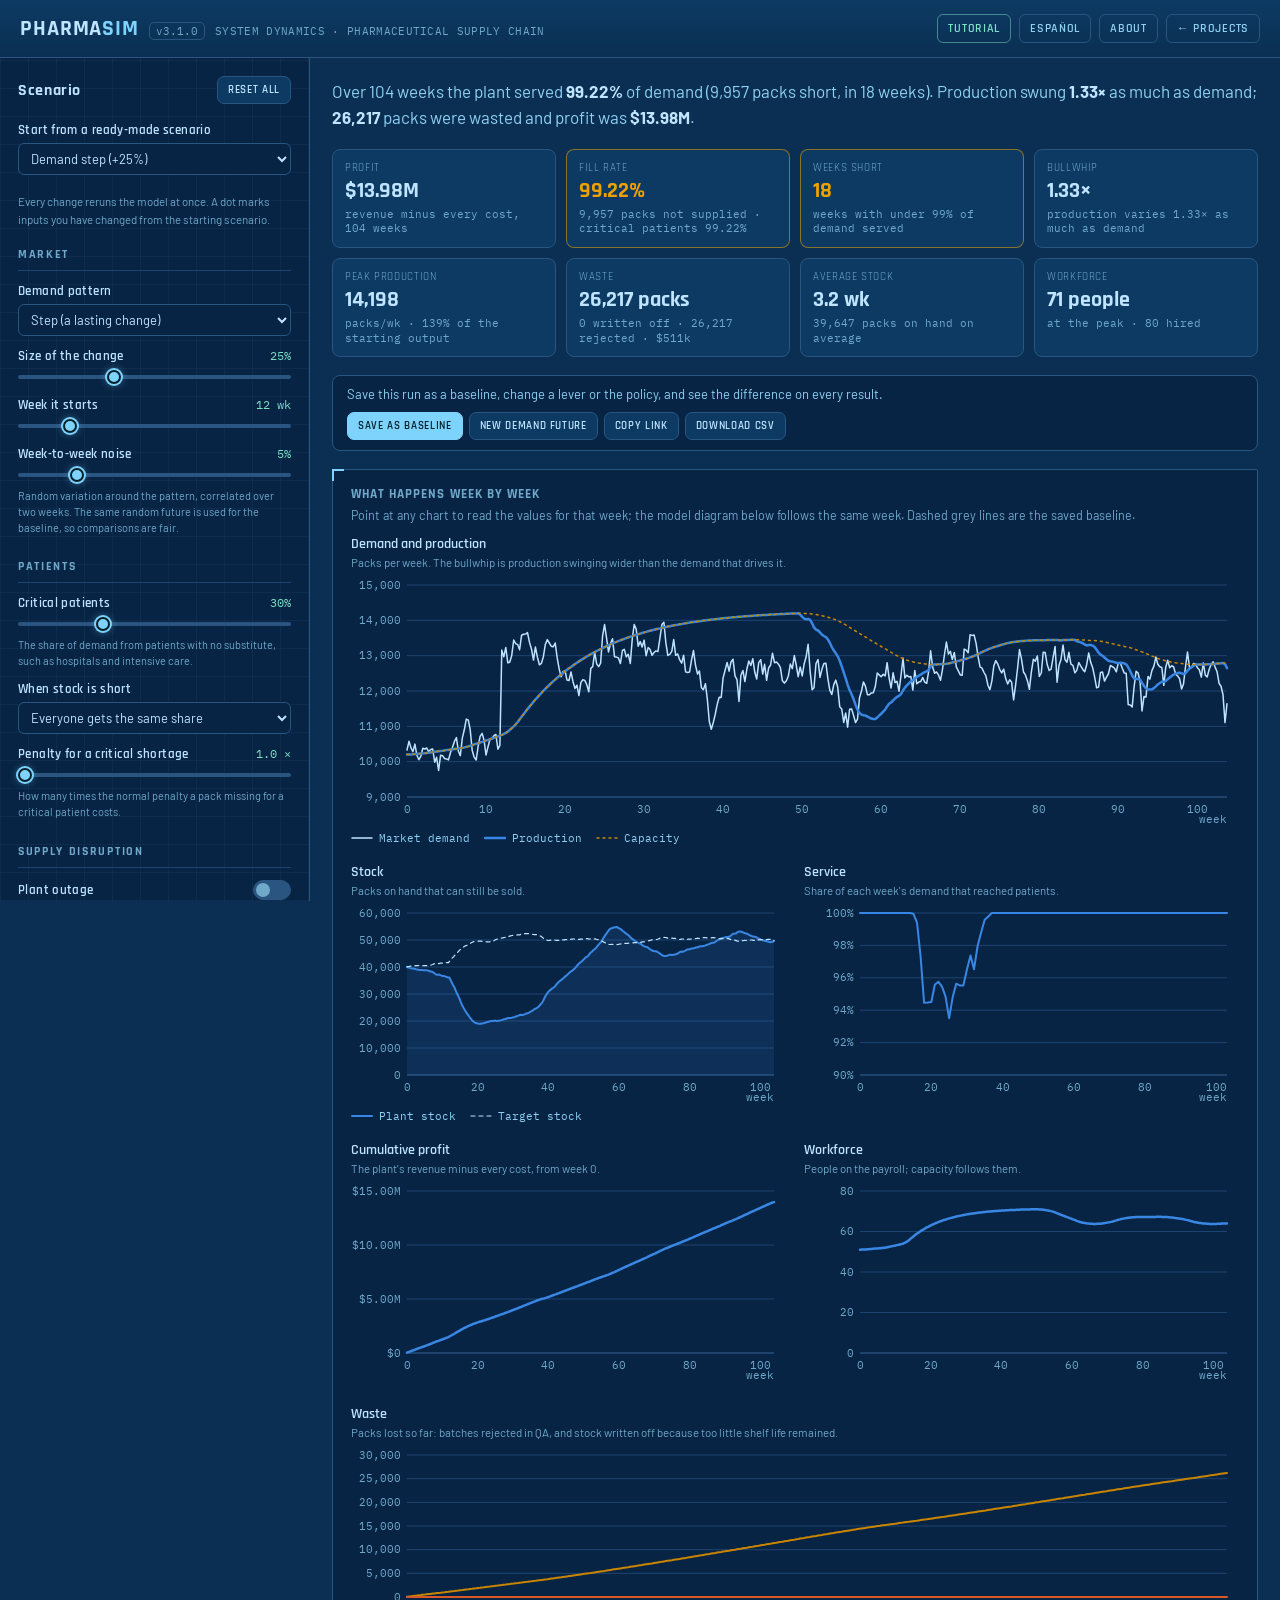
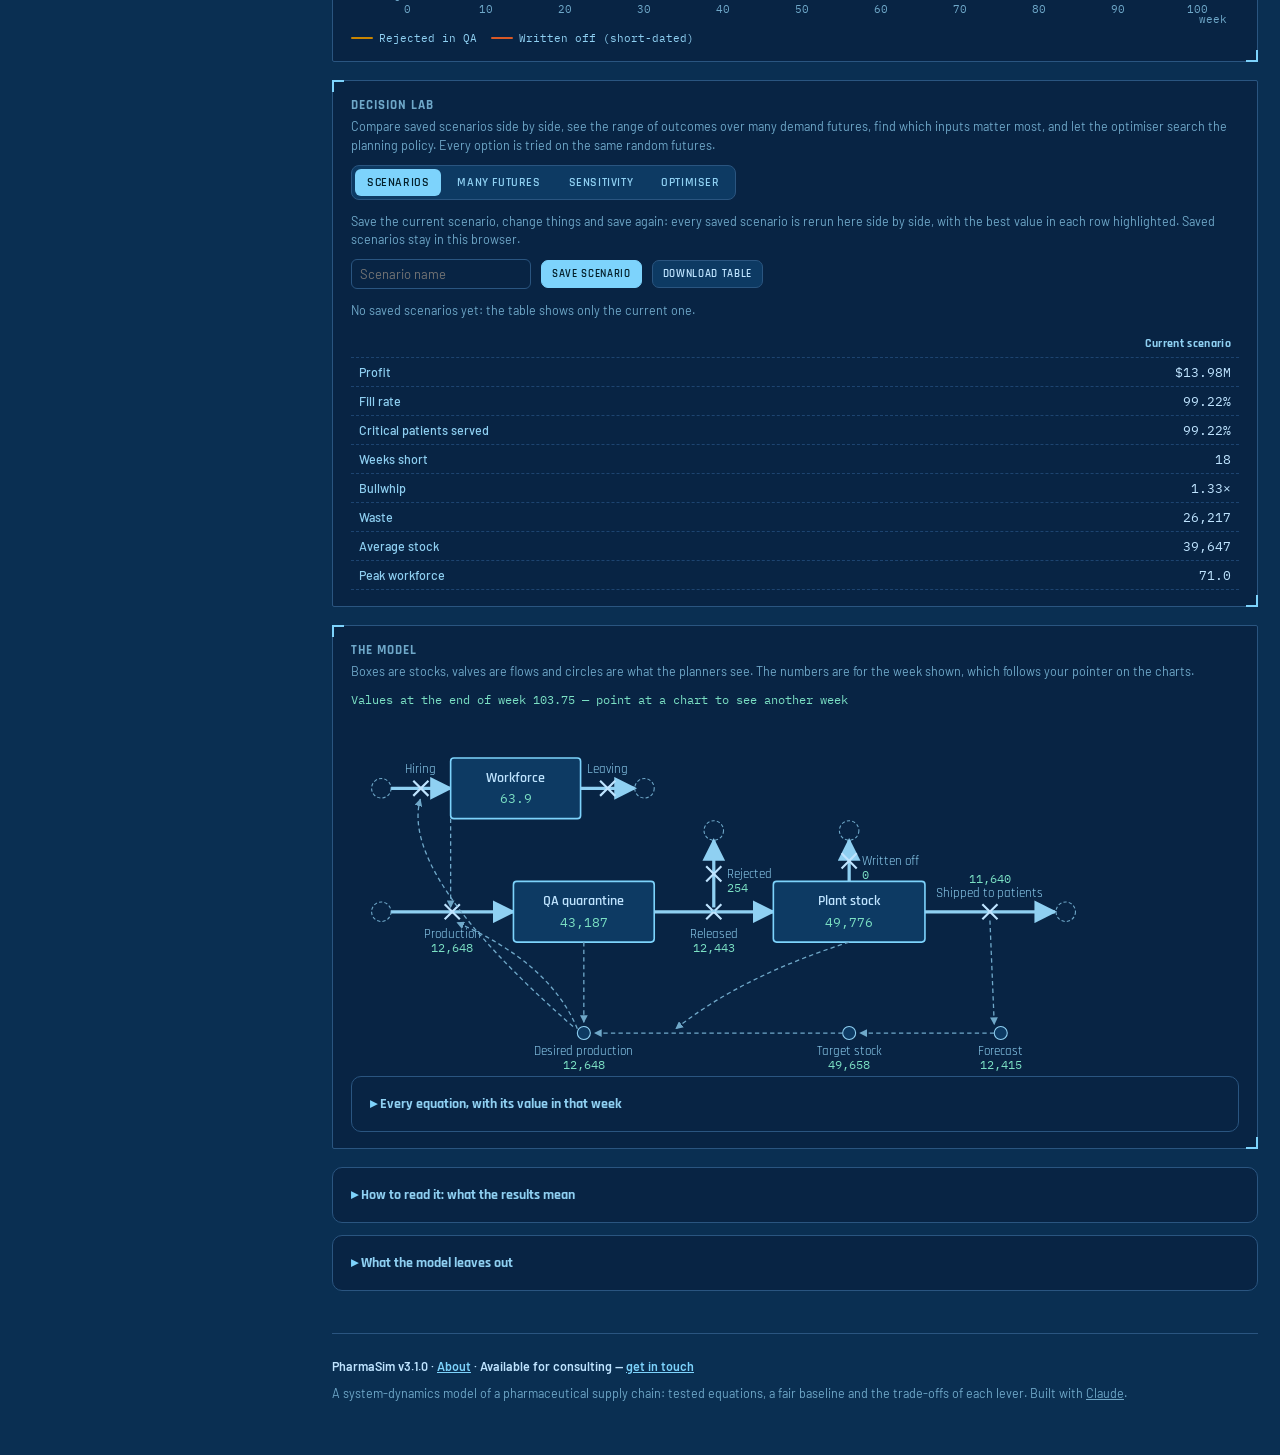
==== commit 0bd2cf49: "PharmaSim 3.1.0: decision lab - Scenarios side by side, with the best values highlighted and CSV dow" ====
--- a/index.html
+++ b/index.html
@@ -70,6 +70,57 @@
       </div>
     </section>
 
+    <section class="panel" id="p-lab">
+      <h2 data-i18n="h.lab">Decision lab</h2>
+      <p class="panel-note" data-i18n="lab.note">Compare saved scenarios side by side, see the range of outcomes over many demand futures, find which inputs matter most, and let the optimiser search the planning policy. Every option is tried on the same random futures.</p>
+      <div class="dtabs" role="tablist" data-i18n-attr="aria-label=aria.labtabs" aria-label="Decision tools">
+        <button type="button" role="tab" class="active" aria-selected="true" data-tab="scn" data-i18n="tab.scn">Scenarios</button>
+        <button type="button" role="tab" aria-selected="false" data-tab="fut" data-i18n="tab.fut">Many futures</button>
+        <button type="button" role="tab" aria-selected="false" data-tab="sens" data-i18n="tab.sens">Sensitivity</button>
+        <button type="button" role="tab" aria-selected="false" data-tab="opt" data-i18n="tab.opt">Optimiser</button>
+      </div>
+      <div class="dpane" id="pane-scn">
+        <p class="panel-note" data-i18n="scn.note">Save the current scenario, change things and save again: every saved scenario is rerun here side by side, with the best value in each row highlighted. Saved scenarios stay in this browser.</p>
+        <div class="dtools">
+          <input type="text" id="scn-name" maxlength="40" data-i18n-attr="placeholder=ph.scn,aria-label=ph.scn" placeholder="Scenario name" aria-label="Scenario name" />
+          <button class="btn small primary" id="scn-save" type="button" data-i18n="scn.save">Save scenario</button>
+          <button class="btn small" id="scn-csv" type="button" data-i18n="scn.csv">Download table</button>
+          <span class="dmsg" id="scn-msg"></span>
+        </div>
+        <p class="panel-note" id="scn-empty" data-i18n="scn.empty">No saved scenarios yet: the table shows only the current one.</p>
+        <div class="table-scroll"><table class="dtable" id="scn-table"></table></div>
+      </div>
+      <div class="dpane" id="pane-fut" hidden>
+        <p class="panel-note" data-i18n="fut.note">The same scenario in many random demand futures, and the baseline in the very same futures. The shaded band holds the middle 80% of futures; the line is the median.</p>
+        <div class="dtools"><label><span data-i18n="fut.n">Futures</span> <select class="choice" id="fut-n"><option>50</option><option selected>100</option><option>200</option></select></label></div>
+        <p class="lab-sum" id="fut-sum"></p>
+        <div class="chart-grid">
+          <div><p class="chart-title" data-i18n="fut.c1">Service across futures</p><div id="fut-fill"></div></div>
+          <div><p class="chart-title" data-i18n="fut.c2">Production across futures</p><div id="fut-prod"></div></div>
+        </div>
+        <div class="table-scroll"><table class="dtable" id="fut-table"></table></div>
+      </div>
+      <div class="dpane" id="pane-sens" hidden>
+        <p class="panel-note" data-i18n="sens.note">Which inputs matter most? Each input is moved 20% down and 20% up, one at a time, and the bars show how far the chosen result moves. The sweep below runs one input across its whole range.</p>
+        <div class="dtools"><label><span data-i18n="sens.kpi">Result</span> <select class="choice" id="sens-kpi"></select></label></div>
+        <div id="sens-tornado"></div>
+        <div class="dtools sweep-tools"><label><span data-i18n="sens.input">Sweep</span> <select class="choice" id="sens-input"></select></label></div>
+        <div id="sens-sweep"></div>
+      </div>
+      <div class="dpane" id="pane-opt" hidden>
+        <p class="panel-note" data-i18n="opt.note">Searches <span id="opt-count">540</span> planning policies (target cover, time to correct stock, supply-line weight, forecast smoothing, overtime and expedited QA) over the same demand futures, and ranks those that reach the service target by average profit. Everything else stays as in the current scenario. Apply any result, or click a point, to explore it.</p>
+        <div class="dtools">
+          <label><span data-i18n="opt.target">Fill rate at least</span> <select class="choice" id="opt-target"><option value="0.98">98%</option><option value="0.99">99%</option><option value="0.995" selected>99.5%</option><option value="0.999">99.9%</option></select></label>
+          <label><span data-i18n="opt.futures">Futures</span> <select class="choice" id="opt-futures"><option>5</option><option selected>10</option><option>20</option></select></label>
+          <button class="btn small primary" id="opt-run" type="button" data-i18n="opt.run">Search policies</button>
+        </div>
+        <div class="opt-progress"><div id="opt-bar"></div></div>
+        <p class="lab-sum" id="opt-status"></p>
+        <div class="table-scroll"><table class="dtable" id="opt-table"></table></div>
+        <div id="opt-plot"></div>
+      </div>
+    </section>
+
     <section class="panel" id="p-model">
       <h2 data-i18n="h.model">The model</h2>
       <p class="panel-note" data-i18n="model.note">Boxes are stocks, valves are flows and circles are what the planners see. The numbers are for the week shown, which follows your pointer on the charts.</p>
@@ -120,7 +171,9 @@
 <script src="src/equations.js"></script>
 <script src="src/charts.js"></script>
 <script src="src/diagram.js"></script>
+<script src="src/analysis.js"></script>
 <script src="app.js"></script>
+<script src="lab.js"></script>
 <script src="tour-content.js"></script>
 <script src="tour-content-es.js"></script>
 <script src="tour.js"></script>
--- a/style.css
+++ b/style.css
@@ -134,6 +134,45 @@
 .chart-title{font-family:var(--head); font-weight:600; font-size:13.5px; color:var(--ink); margin:0 0 2px;}
 .chart-sub{font-size:11.5px; color:var(--ink-faint); margin:0 0 6px;}
 
+/* ---- decision lab */
+.dtabs{display:flex; flex-wrap:wrap; gap:4px; background:var(--panel); border:1px solid var(--line); border-radius:8px; padding:3px; margin:6px 0 12px; max-width:100%; width:max-content;}
+.dtabs button{background:transparent; border:none; border-radius:6px; color:var(--ink-dim); font-family:var(--head); font-weight:600; font-size:12px; letter-spacing:.05em; text-transform:uppercase; padding:6px 12px; cursor:pointer;}
+.dtabs button.active{background:var(--accent); color:var(--accent-ink);}
+.dtabs button:focus-visible{outline:2px solid var(--accent); outline-offset:1px;}
+.dpane[hidden]{display:none;}
+.dtools{display:flex; flex-wrap:wrap; gap:10px; align-items:center; margin-bottom:12px; font-size:12.5px; color:var(--ink-dim);}
+.dtools label{display:flex; align-items:center; gap:6px;}
+.dtools select.choice{width:auto; max-width:280px; padding:5px 8px; font-size:12.5px;}
+.dtools input[type=text]{font-family:var(--body); font-size:13px; background:var(--panel-2); color:var(--ink); border:1px solid var(--line); border-radius:6px; padding:6px 8px; min-width:180px;}
+.dtools input[type=text]:focus{outline:none; border-color:var(--accent);}
+.sweep-tools{margin-top:16px;}
+.dmsg{font-family:var(--mono); font-size:11.5px; color:var(--tele);}
+.lab-sum{font-size:14px; line-height:1.55; color:var(--ink-dim); margin:0 0 12px;}
+.lab-sum b{color:var(--ink);}
+.table-scroll{overflow-x:auto; margin-top:8px;}
+.dtable{width:100%; border-collapse:collapse; font-size:12.5px; min-width:520px;}
+.dtable th, .dtable td{padding:6px 8px; border-bottom:1px dashed var(--line-soft); text-align:right; font-family:var(--mono); font-variant-numeric:tabular-nums; color:var(--ink); white-space:nowrap;}
+.dtable thead th{font-family:var(--head); font-size:11.5px; letter-spacing:.03em; color:var(--ink-dim); vertical-align:bottom; white-space:normal;}
+.dtable tbody th{text-align:left; font-family:var(--body); font-weight:500; color:var(--ink-dim);}
+.dtable td.best{color:var(--good); font-weight:600;}
+.dtable tr.cur td, .dtable tr.cur th{color:var(--tele);}
+.scn-actions{display:flex; gap:4px; justify-content:flex-end; margin-top:4px;}
+.scn-actions button{background:transparent; border:1px solid var(--line); border-radius:4px; color:var(--ink-dim); font-size:10.5px; padding:2px 7px; cursor:pointer;}
+.scn-actions button:hover{border-color:var(--accent); color:var(--accent);}
+.opt-progress{height:4px; background:var(--panel); border-radius:2px; overflow:hidden; margin:4px 0 10px;}
+.opt-progress div{height:100%; width:0; background:var(--tele); transition:width .1s;}
+#opt-plot{margin-top:16px;}
+.chart .pt{fill:var(--s-base); fill-opacity:.55; stroke:var(--panel-2); stroke-width:1;}
+.chart .pt.front{fill:var(--s1); fill-opacity:1; stroke-width:2;}
+.chart .pt.best{fill:var(--good); fill-opacity:1; stroke:var(--panel-2); stroke-width:2;}
+.chart .pt.current{fill:none; stroke:var(--s4); stroke-width:2.5;}
+.pt-key{display:inline-block; width:10px; height:10px; border-radius:50%; background:var(--s-base); opacity:.7;}
+.pt-key.front{background:var(--s1); opacity:1;} .pt-key.best{background:var(--good); opacity:1;} .pt-key.current{background:none; border:2px solid var(--s4); opacity:1;}
+.chart .tor-label{fill:var(--ink-dim); font-family:var(--body); font-size:12px;}
+.chart .base-line{stroke:var(--ink); stroke-width:1.5;}
+.chart .band.now{fill:rgba(201,133,0,.6);}
+.band-key.now{background:rgba(201,133,0,.8);}
+
 /* ---- model: diagram and equations */
 .sfd-wrap{overflow-x:auto;}
 svg.sfd{display:block; width:100%; min-width:640px; height:auto;}
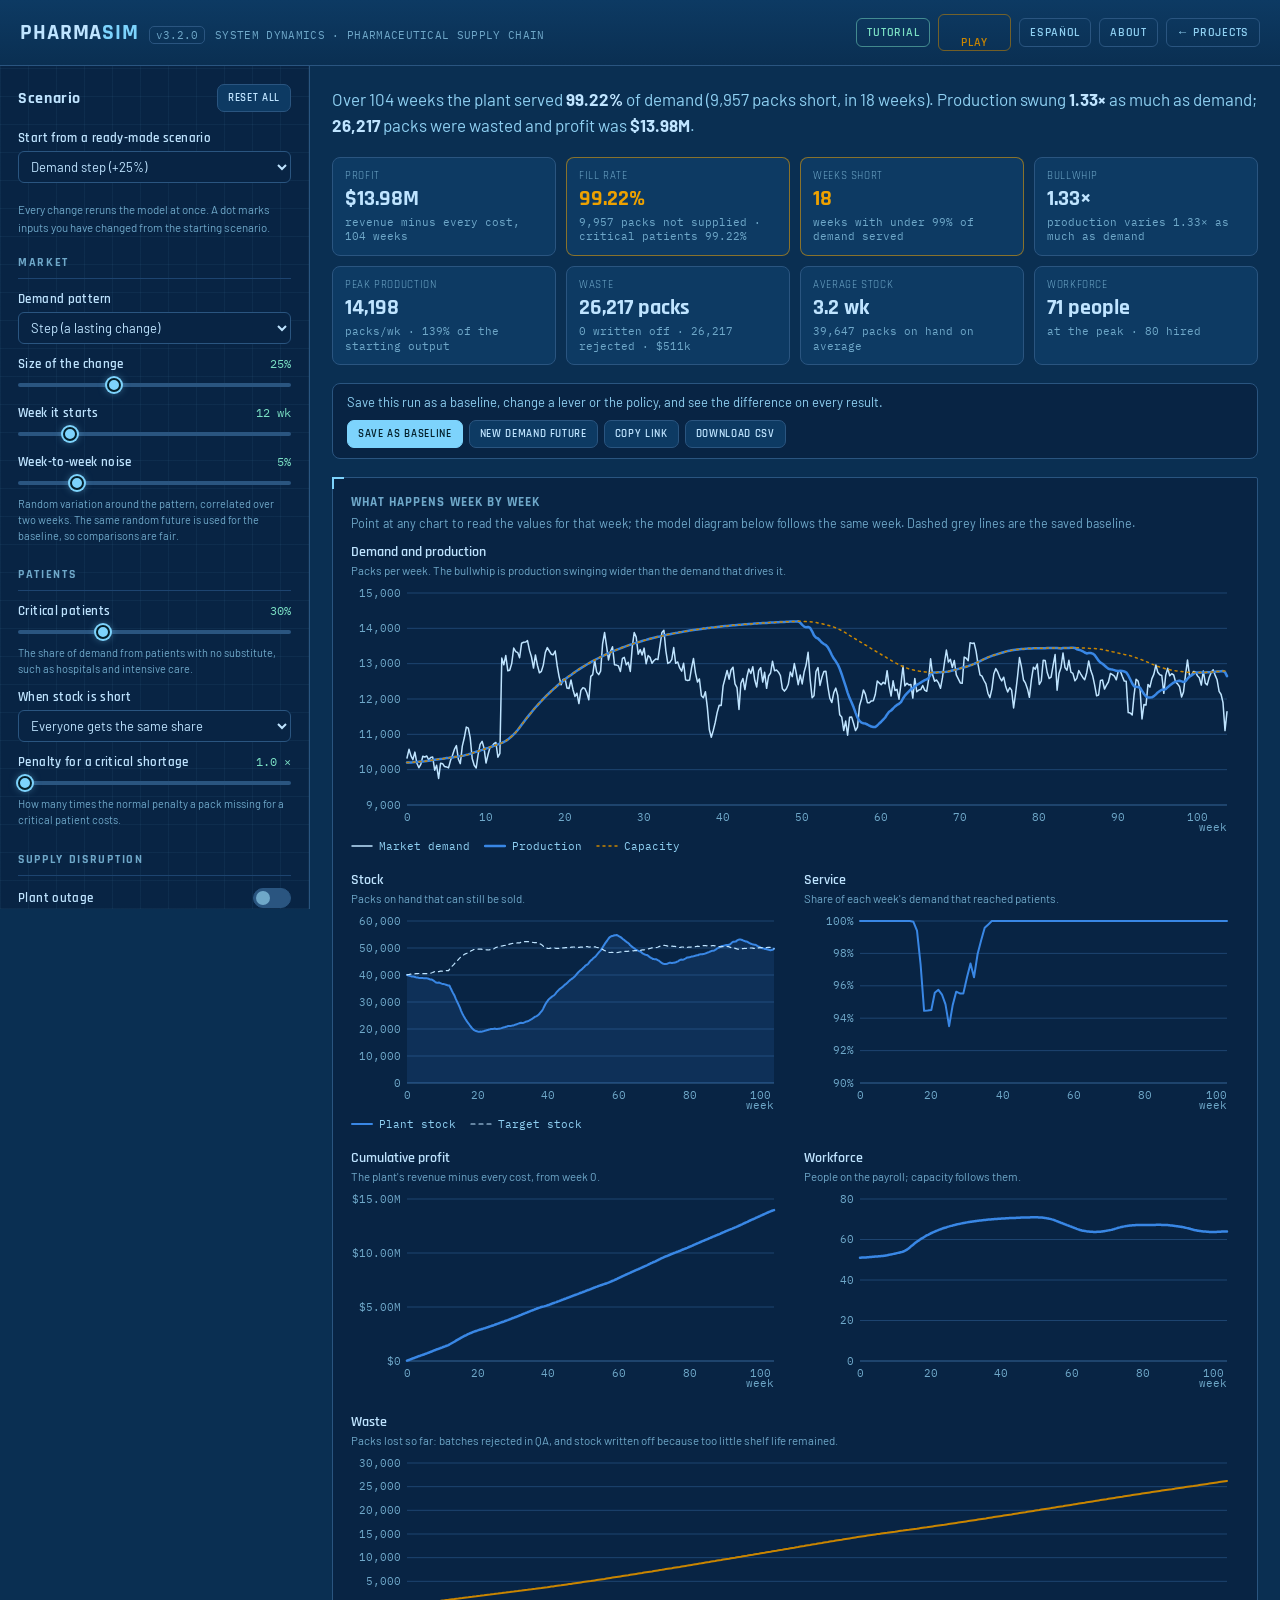
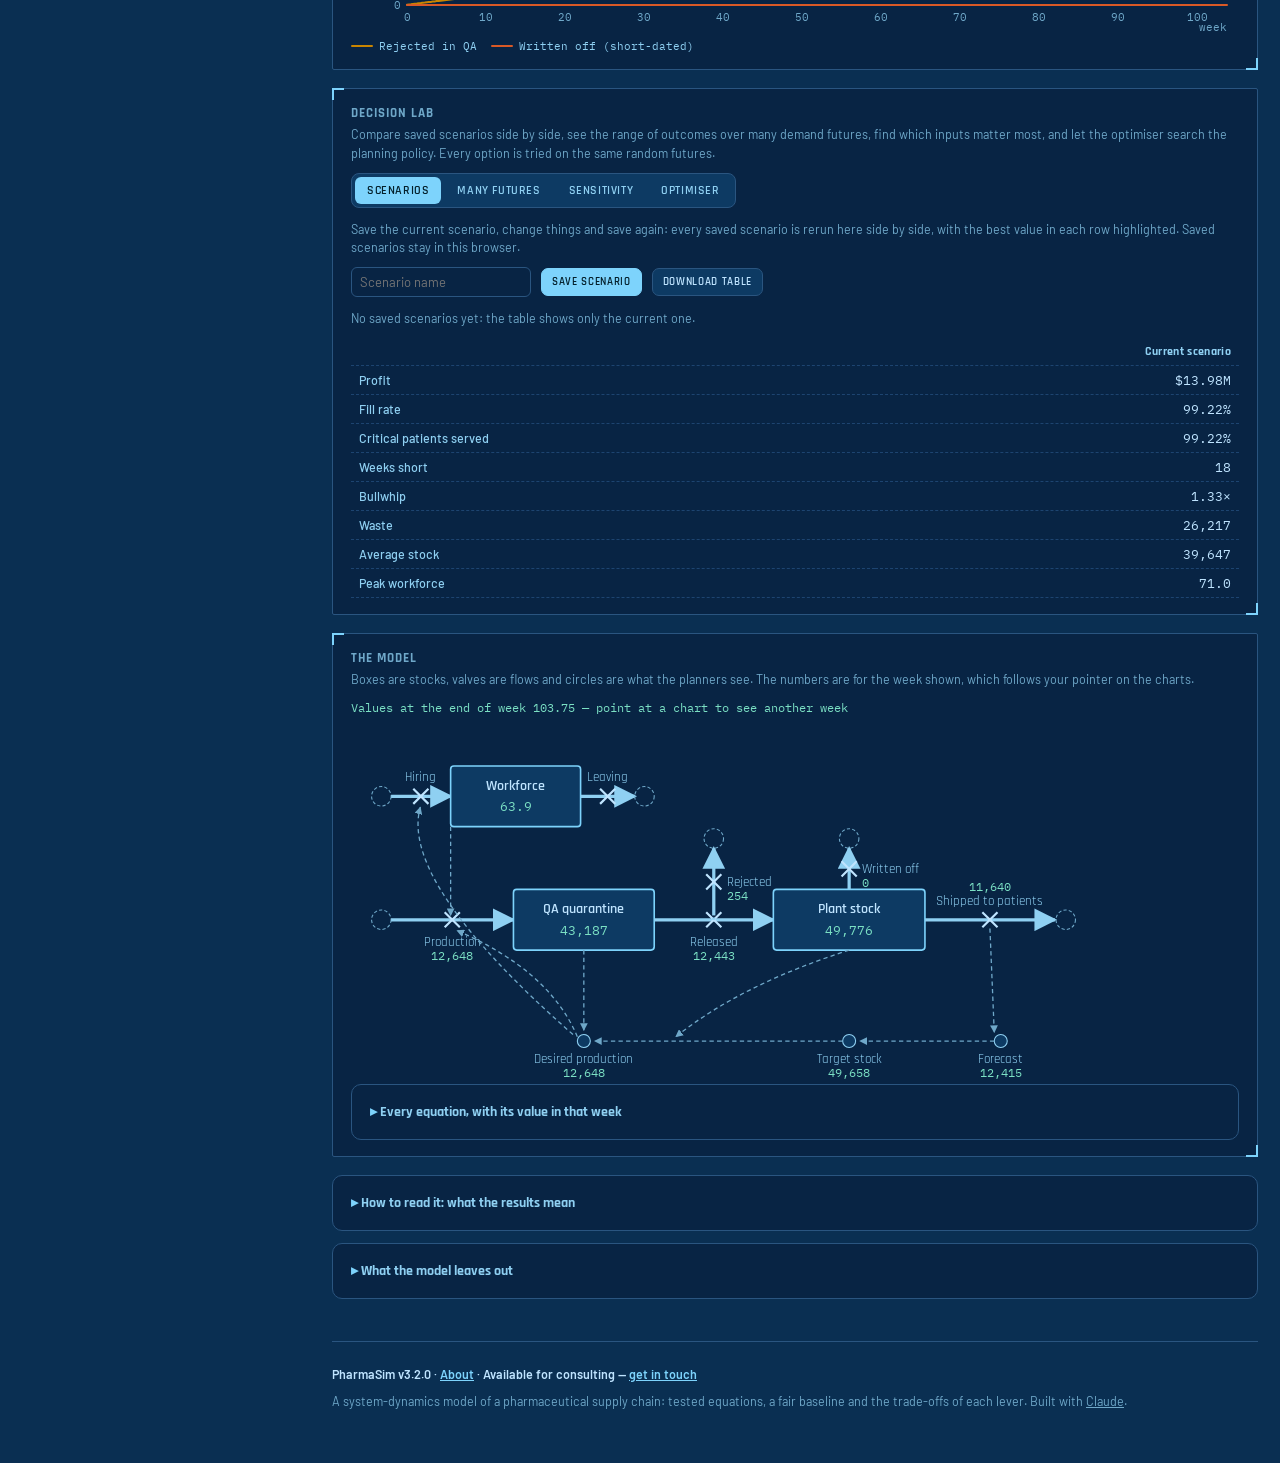
==== commit 2f417eab: "PharmaSim 3.2.0: play the planner - play.html: set the production plan each turn (1, 2 or 4 weeks). " ====
--- a/index.html
+++ b/index.html
@@ -20,6 +20,7 @@
   </div>
   <div class="header-actions">
     <button class="back-link tour" type="button" id="tourBtn" data-i18n="nav.tour">Tutorial</button>
+    <a class="back-link play" href="play.html" id="playLink" data-i18n="nav.play">Play</a>
     <button class="back-link" type="button" id="langBtn" lang="es">Español</button>
     <a class="back-link" href="about.html" data-i18n="nav.about">About</a>
     <a class="back-link" href="https://kathuman.github.io/claude-projects/" data-i18n="nav.projects">← Projects</a>
--- a/style.css
+++ b/style.css
@@ -212,6 +212,30 @@
 footer.foot .consult{display:block; margin-bottom:6px; font-weight:600; color:var(--ink);}
 footer.foot .consult a{color:var(--accent);}
 
+/* ---- play mode */
+.back-link.play{color:var(--s4); border-color:rgba(201,133,0,.55);}
+.play{max-width:1280px; margin:0 auto; padding:20px 22px 0; display:flex; flex-direction:column; gap:18px;}
+.play .foot{margin-top:6px;}
+.switch.inline{gap:8px; justify-content:flex-start;}
+.game-grid{display:grid; grid-template-columns:340px minmax(0,1fr); gap:24px;}
+.decide{display:flex; flex-direction:column; gap:10px;}
+.game-week{font-family:var(--head); font-size:15px; letter-spacing:.04em; color:var(--ink-dim); margin:0;}
+.game-week b{font-size:24px; color:var(--ink);}
+.facts{display:grid; grid-template-columns:1fr 1fr; gap:8px;}
+.fact{background:var(--panel); border:1px solid var(--line); border-radius:8px; padding:8px 10px;}
+.fact span{display:block; font-family:var(--head); font-size:10.5px; letter-spacing:.06em; text-transform:uppercase; color:var(--ink-faint);}
+.fact b{display:block; font-family:var(--head); font-size:19px; color:var(--ink); font-variant-numeric:tabular-nums;}
+.fact small{display:block; font-family:var(--mono); font-size:10px; color:var(--ink-faint); line-height:1.35; margin-top:2px;}
+.plan-row{display:flex; align-items:center; gap:10px;}
+.plan-row input[type=number]{width:110px; font-family:var(--mono); font-size:14px; background:var(--panel-2); color:var(--ink); border:1px solid var(--accent); border-radius:6px; padding:6px 8px; text-align:right;}
+.quick{display:flex; flex-wrap:wrap; gap:6px;}
+.quick [hidden]{display:none;}
+.btn.big{padding:12px 14px; font-size:14px;}
+.game-charts .chart-title{margin-top:6px;}
+.end-tools{margin-top:16px;}
+a.btn{text-decoration:none; display:inline-block;}
+@media (max-width:900px){ .game-grid{grid-template-columns:1fr;} }
+
 /* ---- tutorial */
 .tour-menu{position:fixed; z-index:60; width:min(360px, calc(100vw - 16px)); background:var(--panel-2); border:1px solid var(--accent); border-radius:10px; padding:10px; box-shadow:0 12px 32px rgba(0,0,0,.45);}
 .tour-menu-h{font-family:var(--head); font-weight:700; letter-spacing:.08em; text-transform:uppercase; font-size:12px; color:var(--ink-faint); margin:2px 4px 8px;}
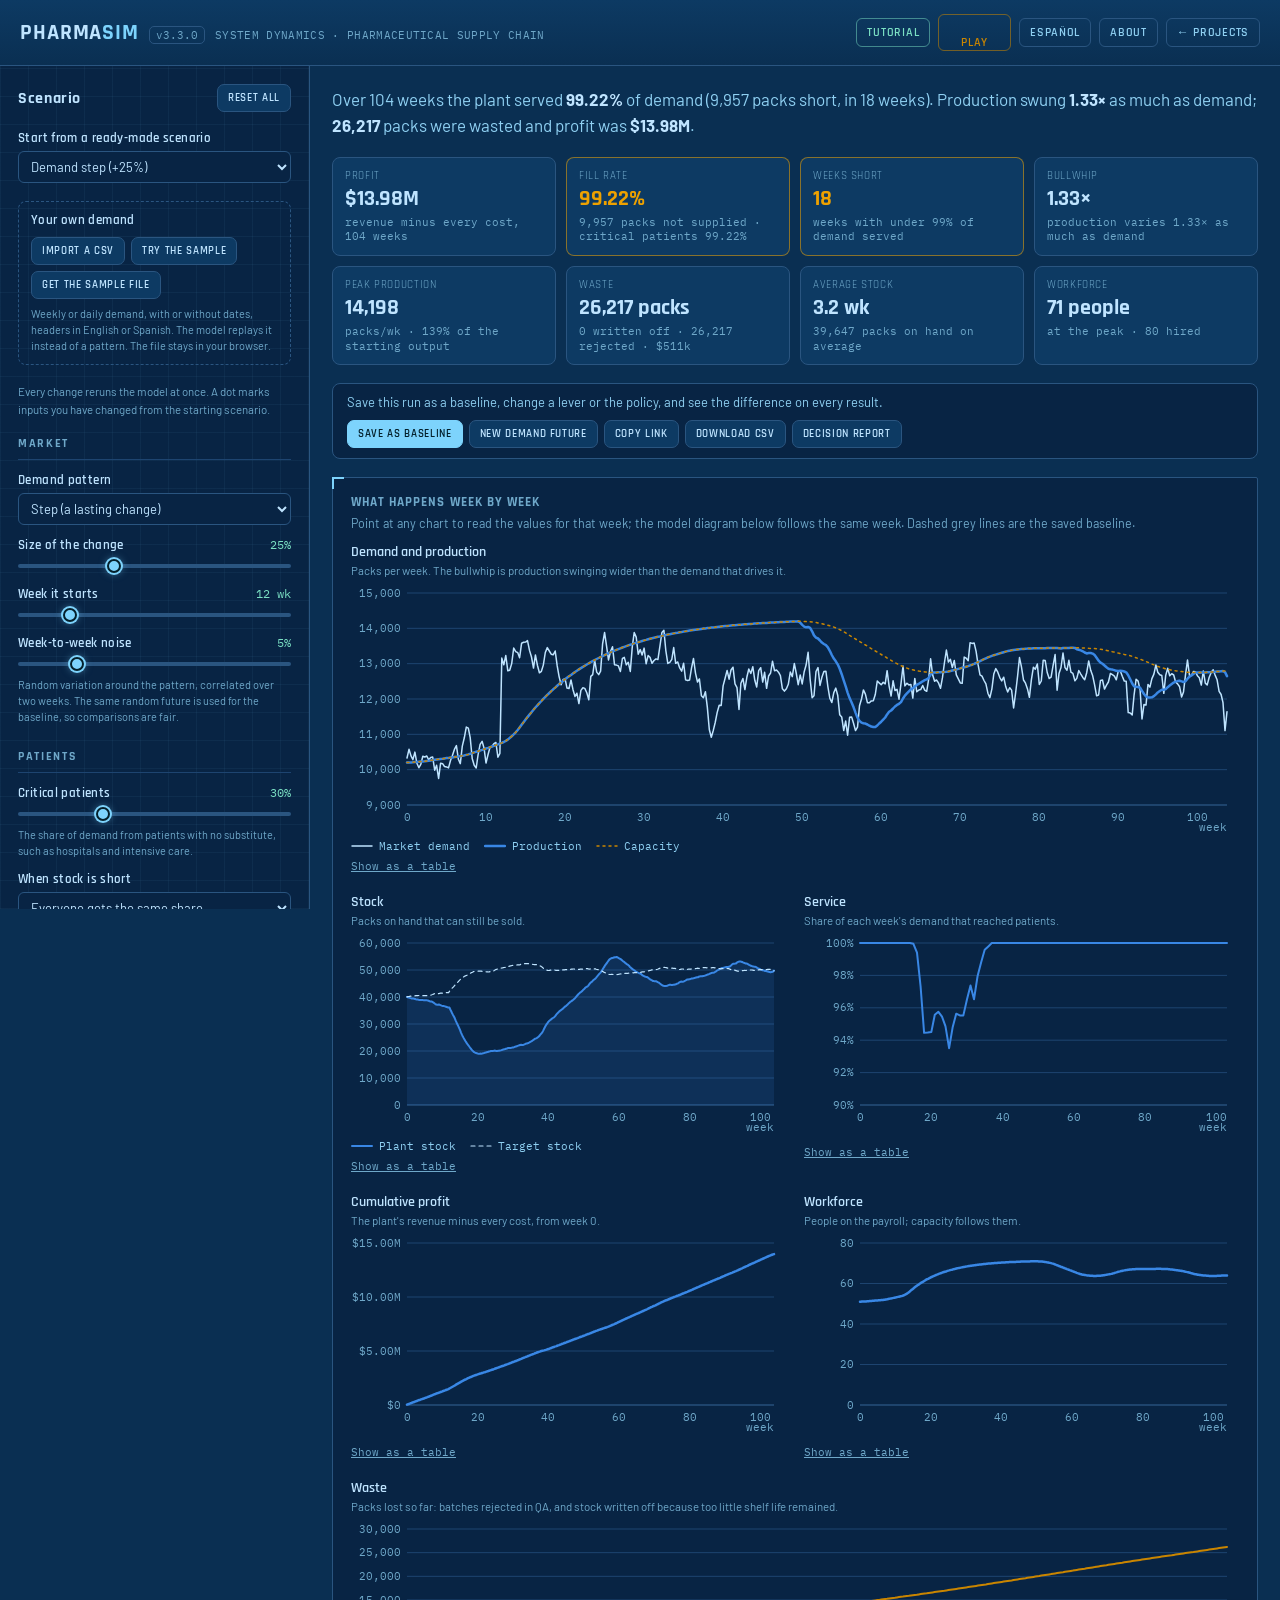
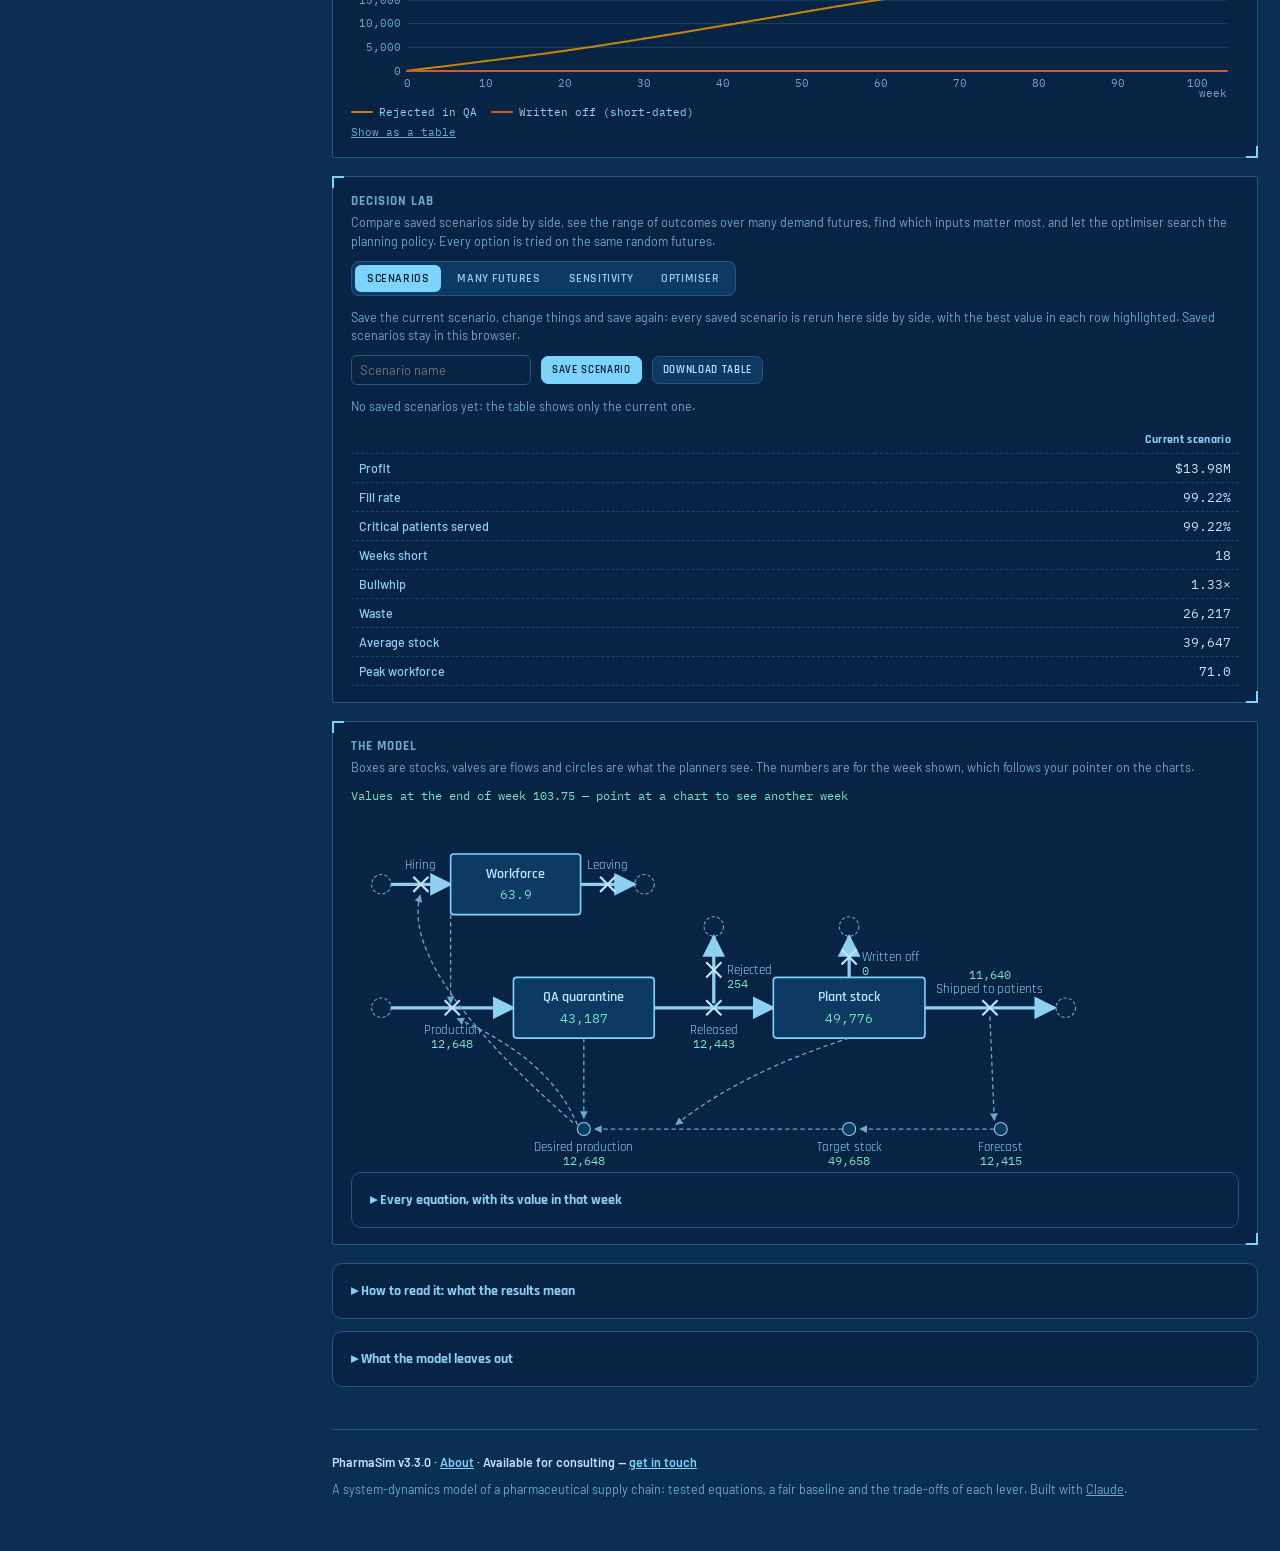
==== commit 22b39dfb: "PharmaSim 3.3.0: your own demand data, decision report, chart tables - Import weekly or daily demand" ====
--- a/index.html
+++ b/index.html
@@ -37,6 +37,15 @@
       <label class="name" for="preset" data-i18n="rail.preset">Start from a ready-made scenario</label>
       <select class="choice" id="preset"></select>
     </div>
+    <div class="ctrl import-box" id="imp">
+      <span class="name" data-i18n="imp.h">Your own demand</span>
+      <div class="imp-row">
+        <label class="btn small file-btn"><span data-i18n="imp.choose">Import a CSV</span><input type="file" id="imp-file" accept=".csv,.txt,text/csv,text/plain" /></label>
+        <button class="btn small" id="imp-sample" type="button" data-i18n="imp.sample">Try the sample</button>
+        <button class="btn small" id="imp-dl" type="button" data-i18n="imp.dl">Get the sample file</button>
+      </div>
+      <div class="note" id="imp-msg" data-i18n="imp.note">Weekly or daily demand, with or without dates, headers in English or Spanish. The model replays it instead of a pattern. The file stays in your browser.</div>
+    </div>
     <p class="rail-note" data-i18n="rail.note">Every change reruns the model at once. A dot marks inputs you have changed from the starting scenario.</p>
     <div id="controls"></div>
   </aside>
@@ -55,6 +64,7 @@
         <button class="btn small" id="btn-seed" type="button" data-i18n="cmp.seed">New demand future</button>
         <button class="btn small" id="btn-link" type="button" data-i18n="cmp.link">Copy link</button>
         <button class="btn small" id="btn-csv" type="button" data-i18n="cmp.csv">Download CSV</button>
+        <a class="btn small" id="btn-report" href="report.html" target="_blank" rel="noopener" data-i18n="cmp.report">Decision report</a>
       </span>
     </div>
 
@@ -148,8 +158,8 @@
         <summary data-i18n="lim.sum">What the model leaves out</summary>
         <div data-i18n="lim.body">
           <ul>
-            <li>One product family, one plant and at most one distributor. Suppliers of the active ingredient, several markets and allocation between them are not modelled.</li>
-            <li>Production is continuous: campaigns, batch sizes and changeovers are averaged out.</li>
+            <li>One product family, one plant, at most one distributor and one API supplier. Several markets, other products competing for the same line, and allocation between markets are not modelled.</li>
+            <li>Campaigns are averaged: their lost capacity, delay and cycle stock are modelled, but not individual batches and when each is made.</li>
             <li>The distributor's stock is not aged; shelf life is tracked at the plant only.</li>
             <li>Nobody is laid off: the workforce shrinks only as people leave.</li>
             <li>Costs and prices are illustrative, not a quotation.</li>
@@ -173,6 +183,7 @@
 <script src="src/charts.js"></script>
 <script src="src/diagram.js"></script>
 <script src="src/analysis.js"></script>
+<script src="src/data.js"></script>
 <script src="app.js"></script>
 <script src="lab.js"></script>
 <script src="tour-content.js"></script>
--- a/style.css
+++ b/style.css
@@ -132,6 +132,12 @@
 .chart-tip span i{width:9px; height:9px; border-radius:2px; display:inline-block;}
 .chart-tip span em{font-style:normal; margin-left:auto; padding-left:12px; color:var(--tele);}
 .chart-title{font-family:var(--head); font-weight:600; font-size:13.5px; color:var(--ink); margin:0 0 2px;}
+.chart-table-btn{background:none; border:none; padding:2px 0; margin-top:4px; font-family:var(--mono); font-size:10.5px; color:var(--ink-faint); text-decoration:underline; cursor:pointer;}
+.chart-table-btn:hover, .chart-table-btn:focus-visible{color:var(--accent);}
+.chart-table{max-height:260px; overflow:auto; margin-top:6px; border:1px solid var(--line-soft); border-radius:6px;}
+.chart-table[hidden]{display:none;}
+.chart-table table{min-width:0;}
+.chart-table caption{text-align:left; font-family:var(--mono); font-size:10.5px; color:var(--ink-faint); padding:4px 8px;}
 .chart-sub{font-size:11.5px; color:var(--ink-faint); margin:0 0 6px;}
 
 /* ---- decision lab */
@@ -212,6 +218,14 @@
 footer.foot .consult{display:block; margin-bottom:6px; font-weight:600; color:var(--ink);}
 footer.foot .consult a{color:var(--accent);}
 
+/* ---- your own demand */
+.import-box{border:1px dashed var(--line); border-radius:8px; padding:10px 12px;}
+.imp-row{display:flex; flex-wrap:wrap; gap:6px; margin:4px 0 2px;}
+.file-btn{position:relative; overflow:hidden; display:inline-block;}
+.file-btn input[type=file]{position:absolute; inset:0; opacity:0; cursor:pointer;}
+.file-btn:focus-within{box-shadow:0 0 0 2px var(--accent);}
+.import-box .bad{color:#ffb3b2;}
+
 /* ---- play mode */
 .back-link.play{color:var(--s4); border-color:rgba(201,133,0,.55);}
 .play{max-width:1280px; margin:0 auto; padding:20px 22px 0; display:flex; flex-direction:column; gap:18px;}
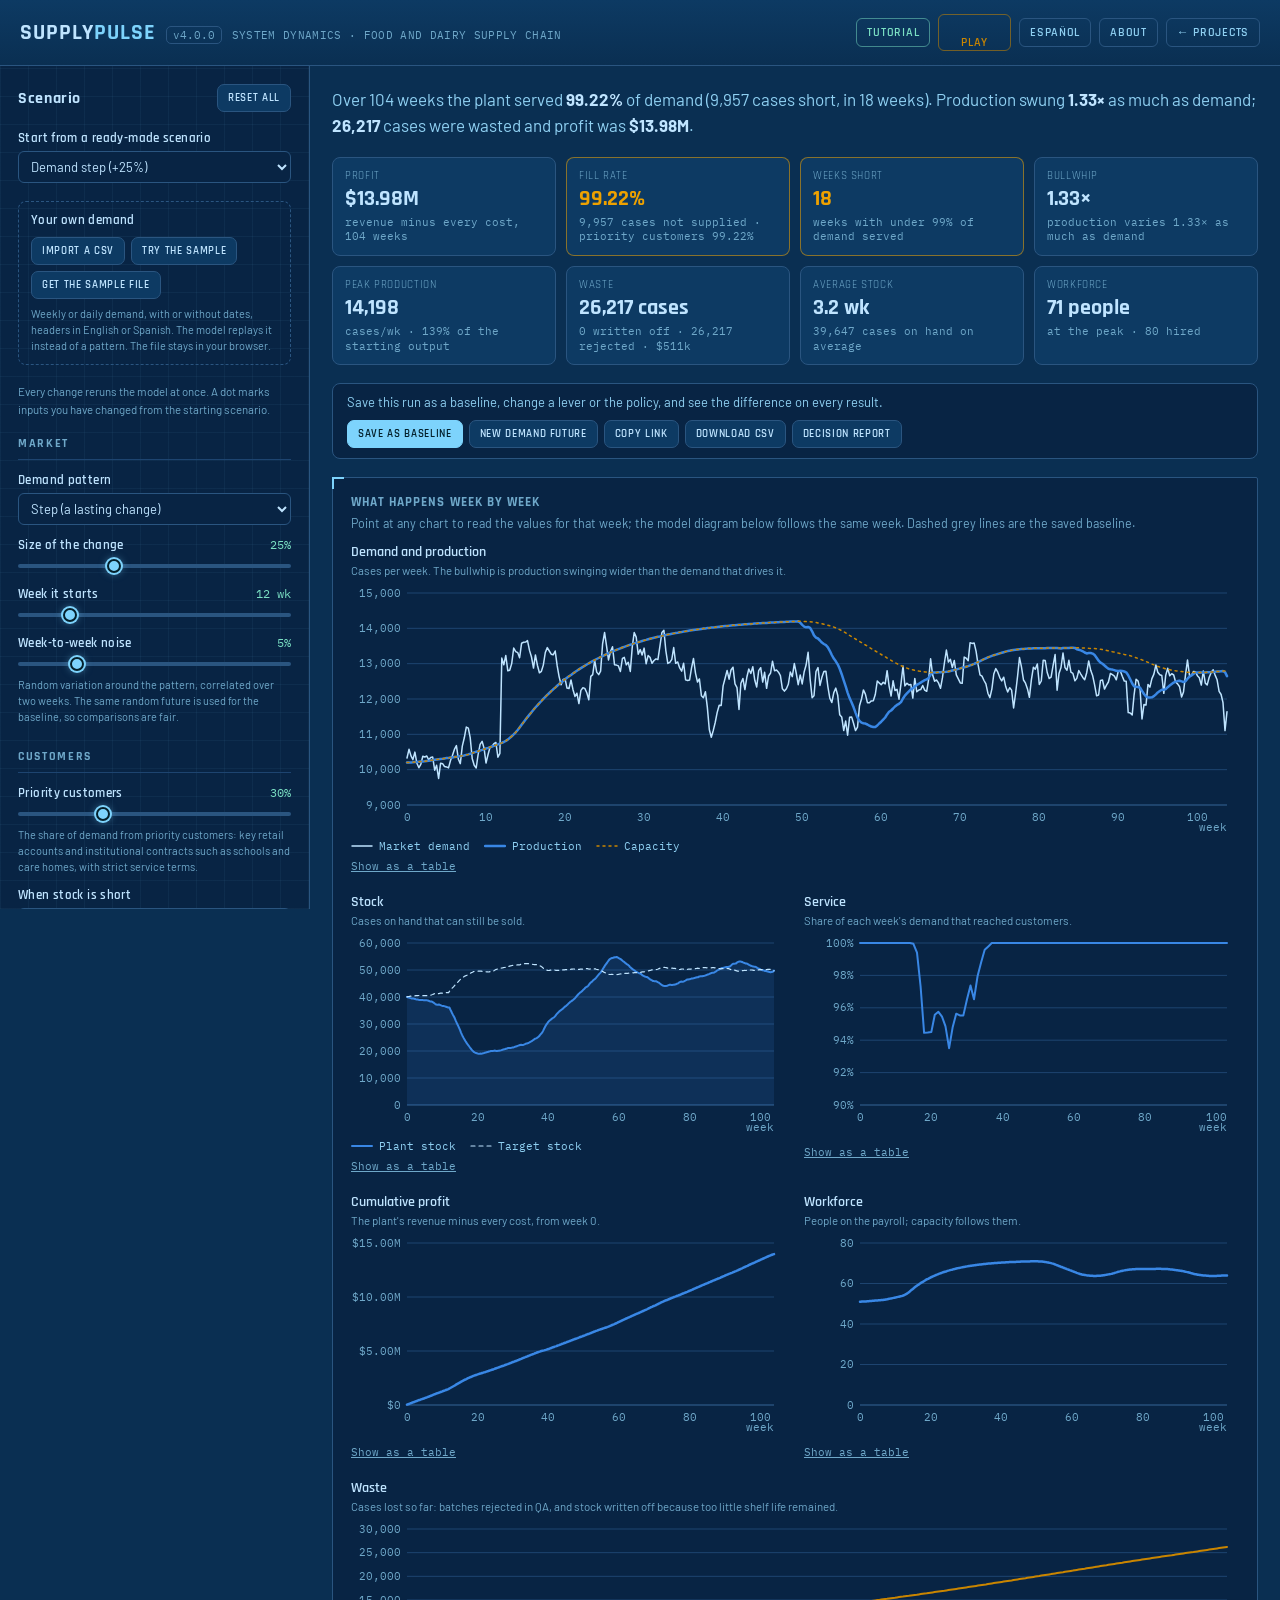
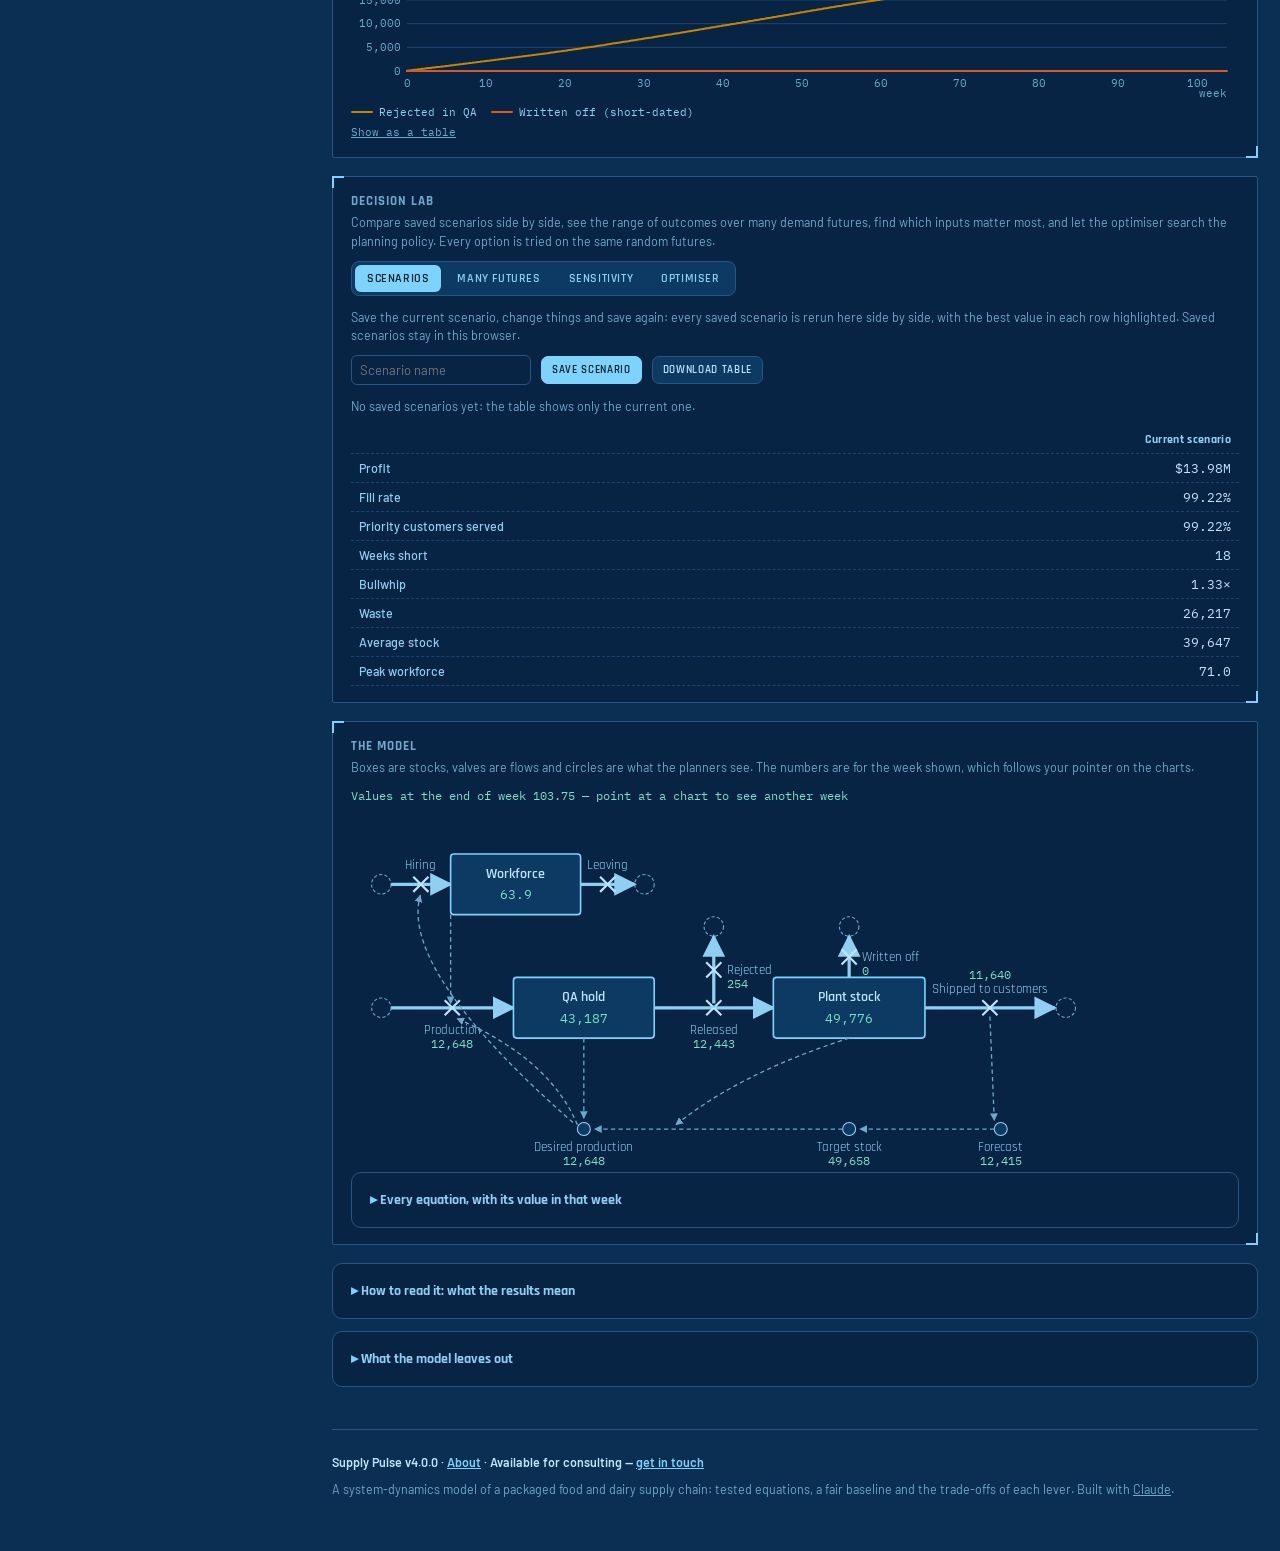
==== commit 530eac97: "Supply Pulse 4.0.0: a packaged food and dairy supply chain The simulator moves to food and dairy, wi" ====
--- a/index.html
+++ b/index.html
@@ -3,9 +3,9 @@
 <head>
   <meta charset="UTF-8" />
   <meta name="viewport" content="width=device-width, initial-scale=1.0" />
-  <title data-i18n="title.index">PharmaSim — Pharmaceutical Supply Chain Dynamics</title>
-  <meta data-i18n-attr="content=meta.index" name="description" content="A system-dynamics simulator of a pharmaceutical supply chain: demand shocks, QA release, shelf life, workforce and a distributor tier, with overtime, expedited QA and planning policies measured on profit, service, amplification and waste." />
-  <link rel="icon" href="data:image/svg+xml,<svg xmlns=%22http://www.w3.org/2000/svg%22 viewBox=%220 0 100 100%22><text y=%22.9em%22 font-size=%2290%22>💊</text></svg>" />
+  <title data-i18n="title.index">Supply Pulse — Food and Dairy Supply Chain Dynamics</title>
+  <meta data-i18n-attr="content=meta.index" name="description" content="A system-dynamics simulator of a packaged food and dairy supply chain: demand shocks, QA release, shelf life, workforce and a distributor tier, with overtime, expedited QA and planning policies measured on profit, service, amplification and waste." />
+  <link rel="icon" href="data:image/svg+xml,<svg xmlns=%22http://www.w3.org/2000/svg%22 viewBox=%220 0 100 100%22><text y=%22.9em%22 font-size=%2290%22>🥛</text></svg>" />
   <link rel="preconnect" href="https://fonts.googleapis.com" />
   <link rel="preconnect" href="https://fonts.gstatic.com" crossorigin />
   <link rel="stylesheet" href="https://fonts.googleapis.com/css2?family=Rajdhani:wght@500;600;700&family=Barlow:wght@400;500;600&family=IBM+Plex+Mono:wght@400;500;600&display=swap">
@@ -14,9 +14,9 @@
 <body>
 <header class="topbar">
   <div class="brand">
-    <a class="mark" href="index.html">PHARMA<span>SIM</span></a>
+    <a class="mark" href="index.html">SUPPLY<span>PULSE</span></a>
     <span class="ver" id="ver" data-i18n-attr="title=attr.ver" title="App version"></span>
-    <div class="sub"><span class="rest" data-i18n="brand.sub">SYSTEM DYNAMICS · PHARMACEUTICAL SUPPLY CHAIN</span></div>
+    <div class="sub"><span class="rest" data-i18n="brand.sub">SYSTEM DYNAMICS · FOOD AND DAIRY SUPPLY CHAIN</span></div>
   </div>
   <div class="header-actions">
     <button class="back-link tour" type="button" id="tourBtn" data-i18n="nav.tour">Tutorial</button>
@@ -72,12 +72,12 @@
       <h2 data-i18n="h.charts">What happens week by week</h2>
       <p class="panel-note" data-i18n="charts.note">Point at any chart to read the values for that week; the model diagram below follows the same week. Dashed grey lines are the saved baseline.</p>
       <div class="chart-grid">
-        <div class="wide"><p class="chart-title" data-i18n="c.prod">Demand and production</p><p class="chart-sub" data-i18n="c.prod.sub">Packs per week. The bullwhip is production swinging wider than the demand that drives it.</p><div id="ch-prod"></div></div>
-        <div><p class="chart-title" data-i18n="c.stock">Stock</p><p class="chart-sub" data-i18n="c.stock.sub">Packs on hand that can still be sold.</p><div id="ch-stock"></div></div>
-        <div><p class="chart-title" data-i18n="c.service">Service</p><p class="chart-sub" data-i18n="c.service.sub">Share of each week's demand that reached patients.</p><div id="ch-service"></div></div>
+        <div class="wide"><p class="chart-title" data-i18n="c.prod">Demand and production</p><p class="chart-sub" data-i18n="c.prod.sub">Cases per week. The bullwhip is production swinging wider than the demand that drives it.</p><div id="ch-prod"></div></div>
+        <div><p class="chart-title" data-i18n="c.stock">Stock</p><p class="chart-sub" data-i18n="c.stock.sub">Cases on hand that can still be sold.</p><div id="ch-stock"></div></div>
+        <div><p class="chart-title" data-i18n="c.service">Service</p><p class="chart-sub" data-i18n="c.service.sub">Share of each week's demand that reached customers.</p><div id="ch-service"></div></div>
         <div><p class="chart-title" data-i18n="c.profit">Cumulative profit</p><p class="chart-sub" data-i18n="c.profit.sub">The plant's revenue minus every cost, from week 0.</p><div id="ch-profit"></div></div>
         <div><p class="chart-title" data-i18n="c.people">Workforce</p><p class="chart-sub" data-i18n="c.people.sub">People on the payroll; capacity follows them.</p><div id="ch-people"></div></div>
-        <div class="wide"><p class="chart-title" data-i18n="c.waste">Waste</p><p class="chart-sub" data-i18n="c.waste.sub">Packs lost so far: batches rejected in QA, and stock written off because too little shelf life remained.</p><div id="ch-waste"></div></div>
+        <div class="wide"><p class="chart-title" data-i18n="c.waste">Waste</p><p class="chart-sub" data-i18n="c.waste.sub">Cases lost so far: batches rejected in QA, and stock written off because too little shelf life remained.</p><div id="ch-waste"></div></div>
       </div>
     </section>
 
@@ -147,10 +147,10 @@
       <details class="rules" id="why">
         <summary data-i18n="why.sum">How to read it: what the results mean</summary>
         <div data-i18n="why.body">
-          <p><b>Fill rate</b> is the share of market demand that reached patients. In pharma the target is usually 98–99.5%, so a fraction of a point is a real shortage. Service slips before the stock runs out, because stock is spread over many presentations and markets.</p>
+          <p><b>Fill rate</b> is the share of market demand that reached customers. In food retail the target is usually 98–99.5%, so a fraction of a point is a real shortage. Service slips before the stock runs out, because stock is spread over many pack sizes, flavours and customers.</p>
           <p><b>Bullwhip</b> is how much more production varies than demand (standard deviation of production ÷ standard deviation of demand). Above 1, the plant amplifies what the market does: it is chasing its own stock gap, not just demand. With a distributor, the same ratio for its orders shows where the amplification starts.</p>
           <p><b>Waste</b> is batches rejected in QA plus stock written off because too little shelf life remained for customers to accept it. With a long shelf life it is almost all rejections; with a short one, an overshoot after a surge becomes expired stock.</p>
-          <p><b>Profit</b> is the plant's view: revenue minus materials, the workforce (paid whether busy or not), hiring, overtime, holding, disposal, expediting and a penalty for each pack not supplied. The figures are illustrative, chosen for a mid-priced branded medicine.</p>
+          <p><b>Profit</b> is the plant's view: revenue minus materials, the workforce (paid whether busy or not), hiring, overtime, holding, disposal, expediting and a penalty for each case not supplied. The figures are illustrative, chosen for a mid-priced branded food product.</p>
           <p><b>The baseline</b> is a saved run for comparison. It uses the same random demand as the current run, so every difference is due to what you changed, not to luck. <b>New demand future</b> draws another random future for both.</p>
         </div>
       </details>
@@ -158,7 +158,7 @@
         <summary data-i18n="lim.sum">What the model leaves out</summary>
         <div data-i18n="lim.body">
           <ul>
-            <li>One product family, one plant, at most one distributor and one API supplier. Several markets, other products competing for the same line, and allocation between markets are not modelled.</li>
+            <li>One product family, one plant, at most one distributor and one ingredient supplier. Several markets, other products competing for the same line, and allocation between markets are not modelled.</li>
             <li>Campaigns are averaged: their lost capacity, delay and cycle stock are modelled, but not individual batches and when each is made.</li>
             <li>The distributor's stock is not aged; shelf life is tracked at the plant only.</li>
             <li>Nobody is laid off: the workforce shrinks only as people leave.</li>
@@ -169,8 +169,8 @@
     </div>
 
     <footer class="foot">
-      <span class="consult" data-i18n="foot.consult">PharmaSim <span id="ver-foot"></span> · <a href="about.html">About</a> · Available for consulting — <a href="https://github.com/kathuman" target="_blank" rel="noopener">get in touch</a></span>
-      <span data-i18n="foot.note">A system-dynamics model of a pharmaceutical supply chain: tested equations, a fair baseline and the trade-offs of each lever. Built with <a href="https://claude.com" target="_blank" rel="noopener">Claude</a>.</span>
+      <span class="consult" data-i18n="foot.consult">Supply Pulse <span id="ver-foot"></span> · <a href="about.html">About</a> · Available for consulting — <a href="https://github.com/kathuman" target="_blank" rel="noopener">get in touch</a></span>
+      <span data-i18n="foot.note">A system-dynamics model of a packaged food and dairy supply chain: tested equations, a fair baseline and the trade-offs of each lever. Built with <a href="https://claude.com" target="_blank" rel="noopener">Claude</a>.</span>
     </footer>
   </main>
 </div>
--- a/style.css
+++ b/style.css
@@ -1,4 +1,4 @@
-/* PharmaSim — the blueprint theme of the Warehouse Model (same tokens, type and panels). */
+/* Supply Pulse — the blueprint theme of the Warehouse Model (same tokens, type and panels). */
 :root{
   --bg:#0a2f52; --panel:#0d3a63; --panel-2:#082444; --line:#2a5580; --line-soft:#1d4470;
   --ink:#bfe4ff; --ink-dim:#8fd0f2; --ink-faint:#6fa8c9; --accent:#7dd3fc; --accent-ink:#04202b; --tele:#7be0c4;
@@ -115,7 +115,7 @@
 .chart .band.outage{fill:rgba(227,73,72,.13);}
 .chart .band.expedite{fill:rgba(201,133,0,.16);}
 .chart .band.shock{fill:rgba(125,211,252,.07);}
-.chart .band.apioutage{fill:rgba(217,89,38,.14);}
+.chart .band.ingoutage{fill:rgba(217,89,38,.14);}
 .chart .band.lab{fill:rgba(25,158,112,.14);}
 .chart-legend{display:flex; flex-wrap:wrap; gap:6px 14px; margin-top:6px; font-family:var(--mono); font-size:11px; color:var(--ink-dim);}
 .legend-item{display:inline-flex; align-items:center; gap:6px; white-space:nowrap;}
@@ -124,7 +124,7 @@
 .rail-section[hidden]{display:none;}
 .band-key{display:inline-block; width:14px; height:10px; border-radius:2px;}
 .band-key.outage{background:rgba(227,73,72,.35);} .band-key.expedite{background:rgba(201,133,0,.4);} .band-key.shock{background:rgba(125,211,252,.2);}
-.band-key.apioutage{background:rgba(217,89,38,.4);} .band-key.lab{background:rgba(25,158,112,.4);}
+.band-key.ingoutage{background:rgba(217,89,38,.4);} .band-key.lab{background:rgba(25,158,112,.4);}
 .chart-tip{position:absolute; top:6px; pointer-events:none; z-index:5; background:rgba(4,32,60,.96); border:1px solid var(--line); border-radius:6px; padding:7px 9px; font-family:var(--mono); font-size:11px; color:var(--ink); min-width:150px; box-shadow:0 6px 18px rgba(0,0,0,.35);}
 .chart-tip[hidden]{display:none;}
 .chart-tip b{display:block; font-family:var(--head); font-size:12px; letter-spacing:.04em; color:var(--ink-dim); margin-bottom:3px;}
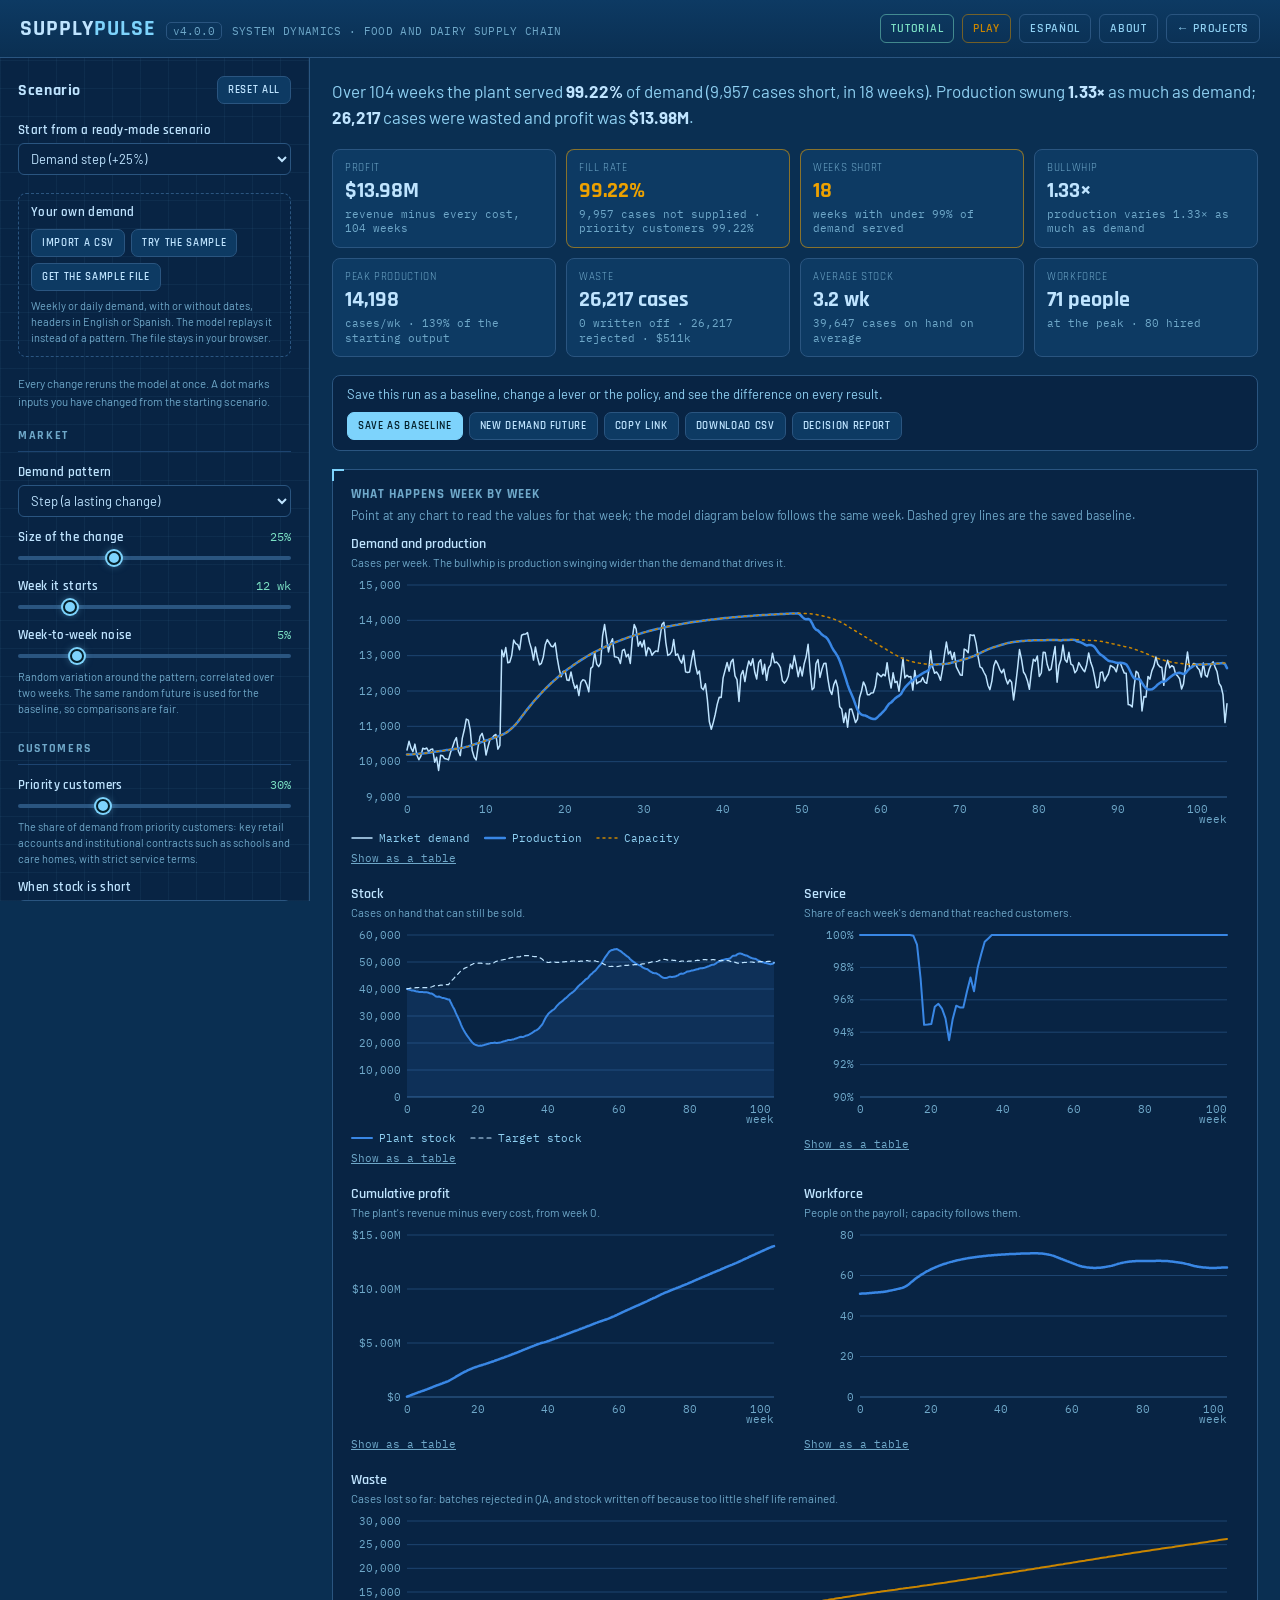
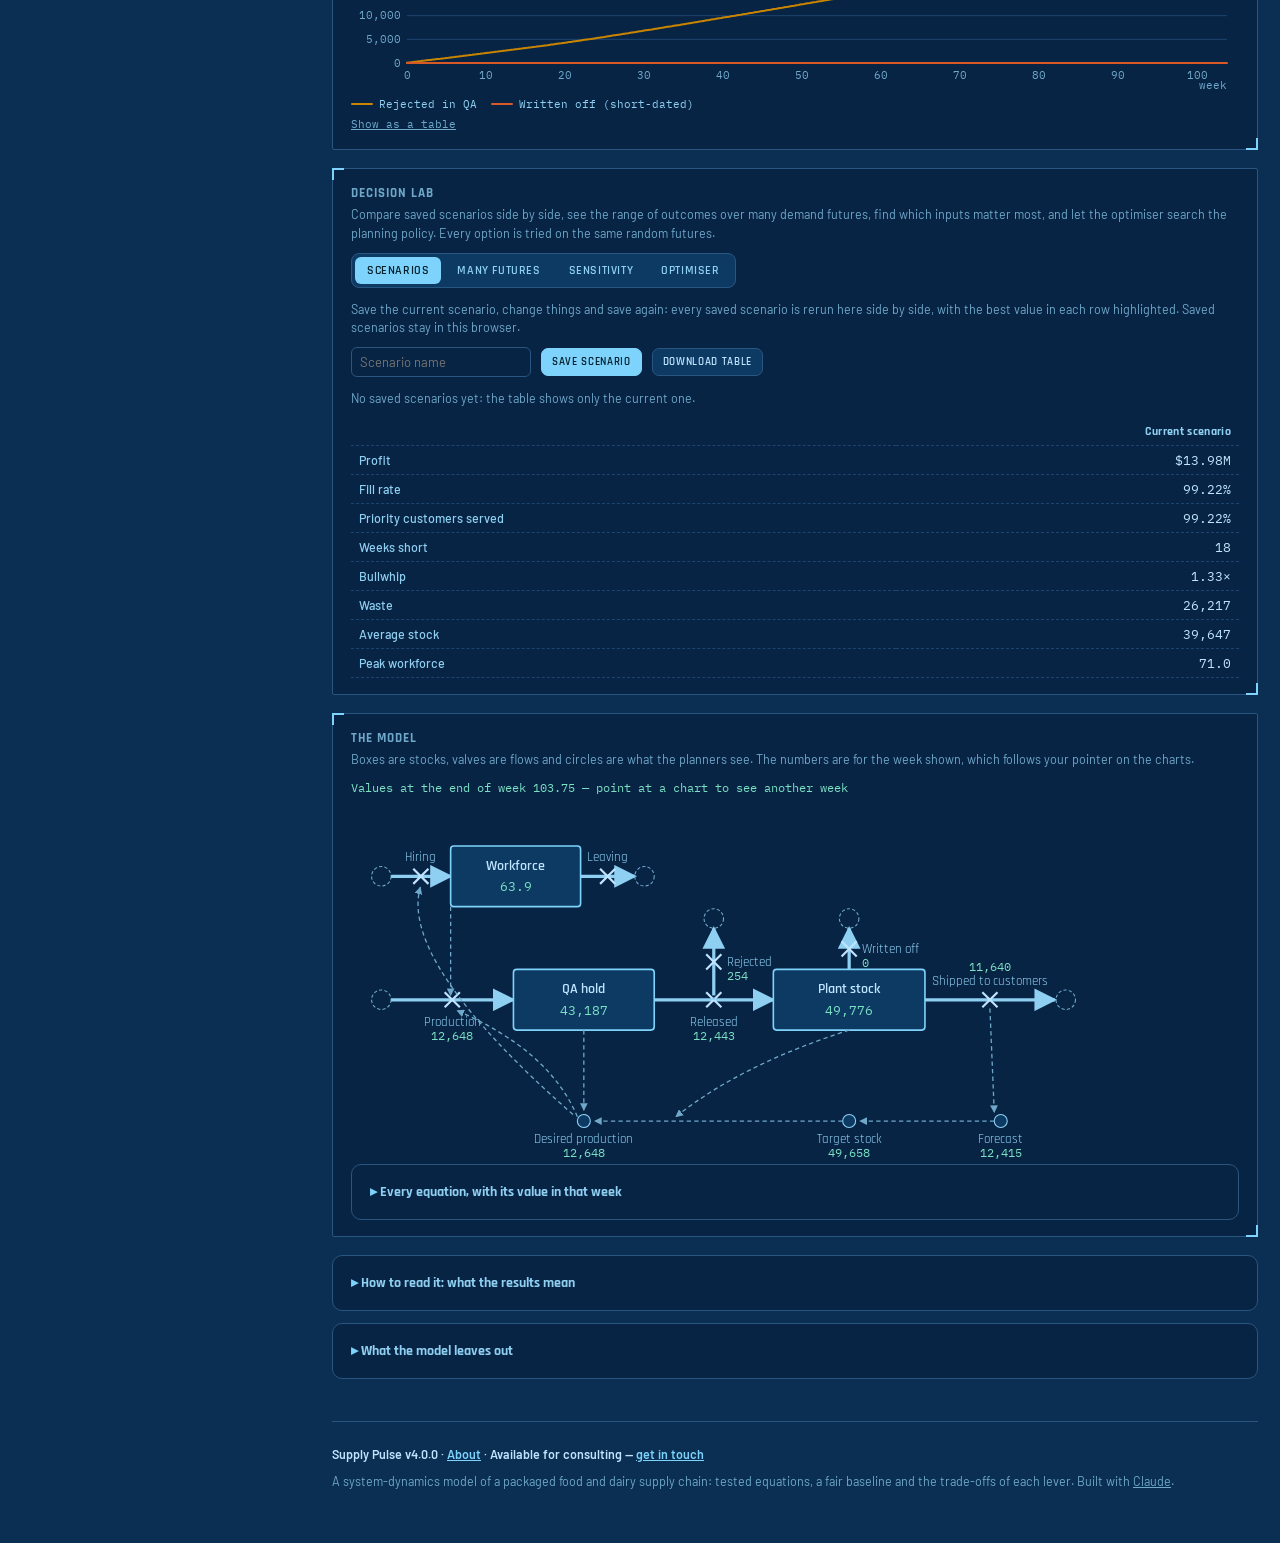
==== commit df217bb5: "Supply Pulse 4.0.0: header Play link no longer picks up the play page layout; new screenshot Co-Auth" ====
--- a/index.html
+++ b/index.html
@@ -20,7 +20,7 @@
   </div>
   <div class="header-actions">
     <button class="back-link tour" type="button" id="tourBtn" data-i18n="nav.tour">Tutorial</button>
-    <a class="back-link play" href="play.html" id="playLink" data-i18n="nav.play">Play</a>
+    <a class="back-link playlink" href="play.html" id="playLink" data-i18n="nav.play">Play</a>
     <button class="back-link" type="button" id="langBtn" lang="es">Español</button>
     <a class="back-link" href="about.html" data-i18n="nav.about">About</a>
     <a class="back-link" href="https://kathuman.github.io/claude-projects/" data-i18n="nav.projects">← Projects</a>
--- a/style.css
+++ b/style.css
@@ -227,7 +227,7 @@
 .import-box .bad{color:#ffb3b2;}
 
 /* ---- play mode */
-.back-link.play{color:var(--s4); border-color:rgba(201,133,0,.55);}
+.back-link.playlink{color:var(--s4); border-color:rgba(201,133,0,.55);}
 .play{max-width:1280px; margin:0 auto; padding:20px 22px 0; display:flex; flex-direction:column; gap:18px;}
 .play .foot{margin-top:6px;}
 .switch.inline{gap:8px; justify-content:flex-start;}
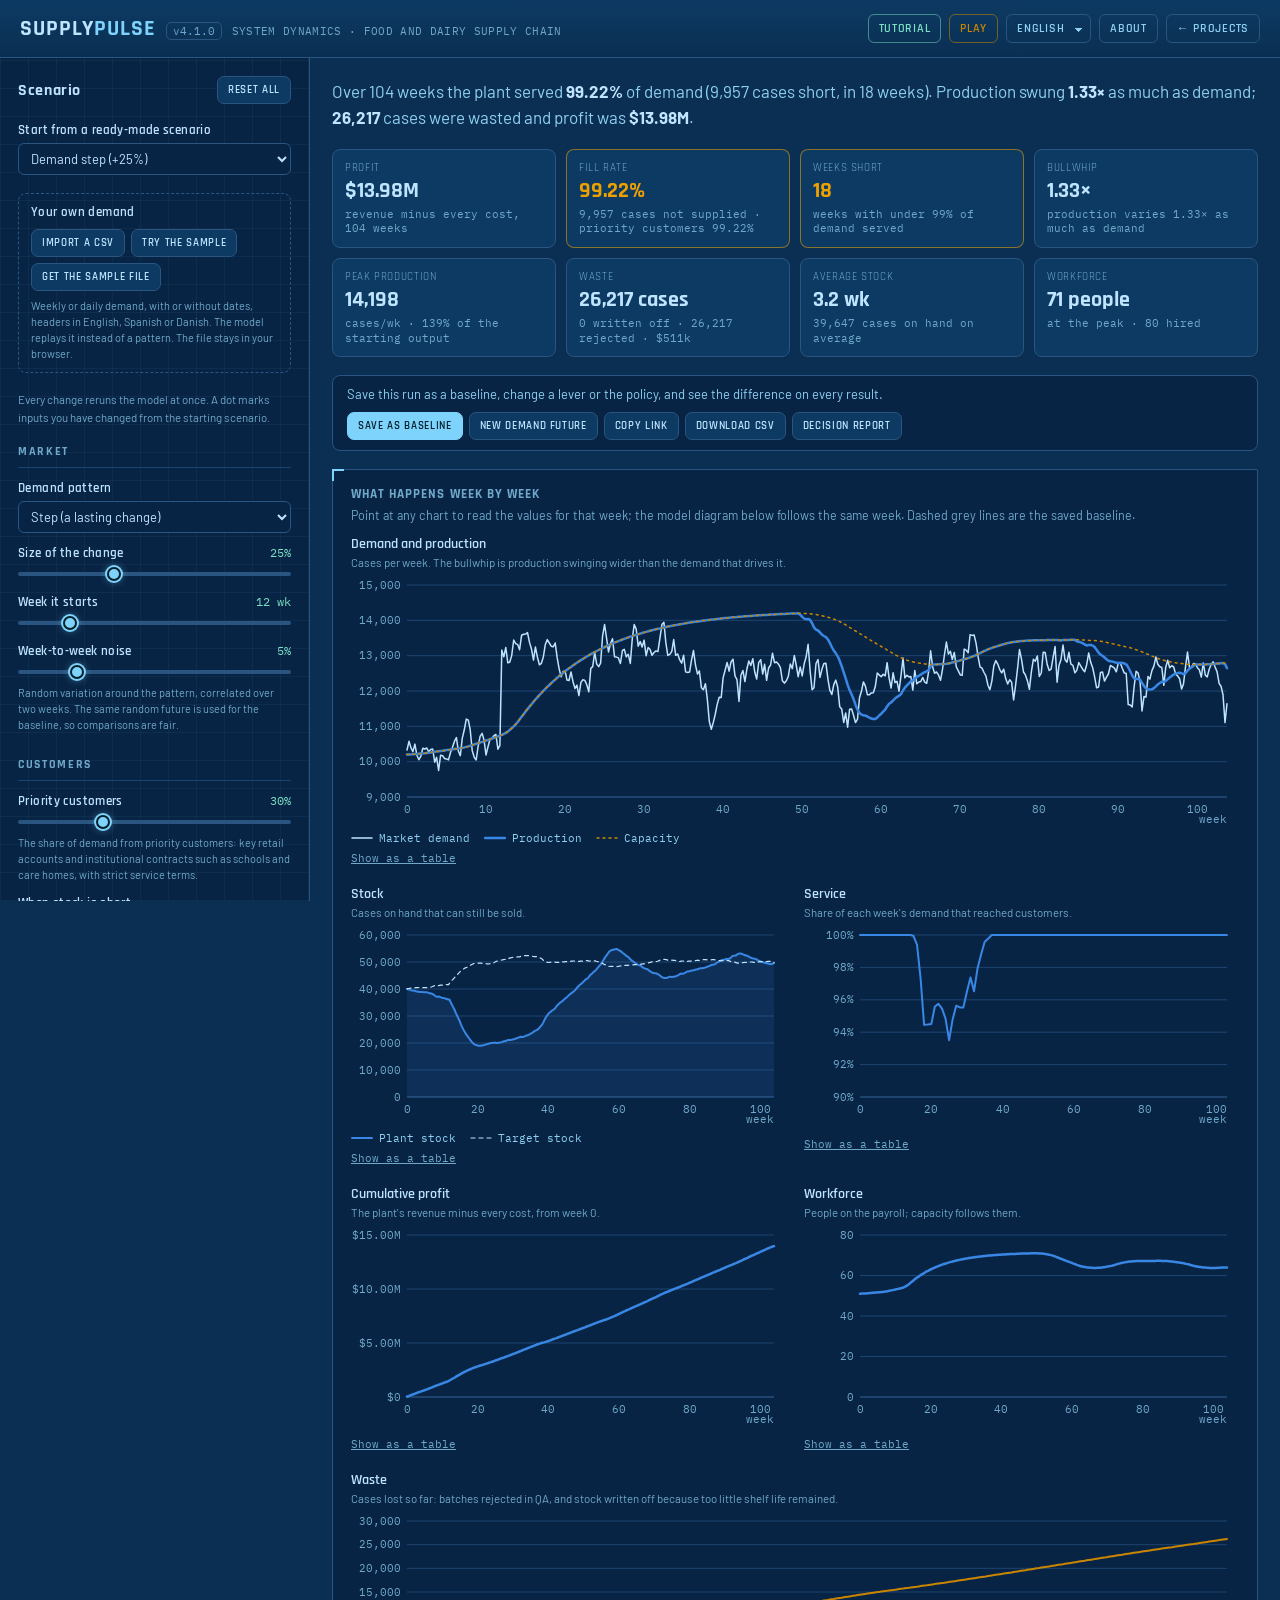
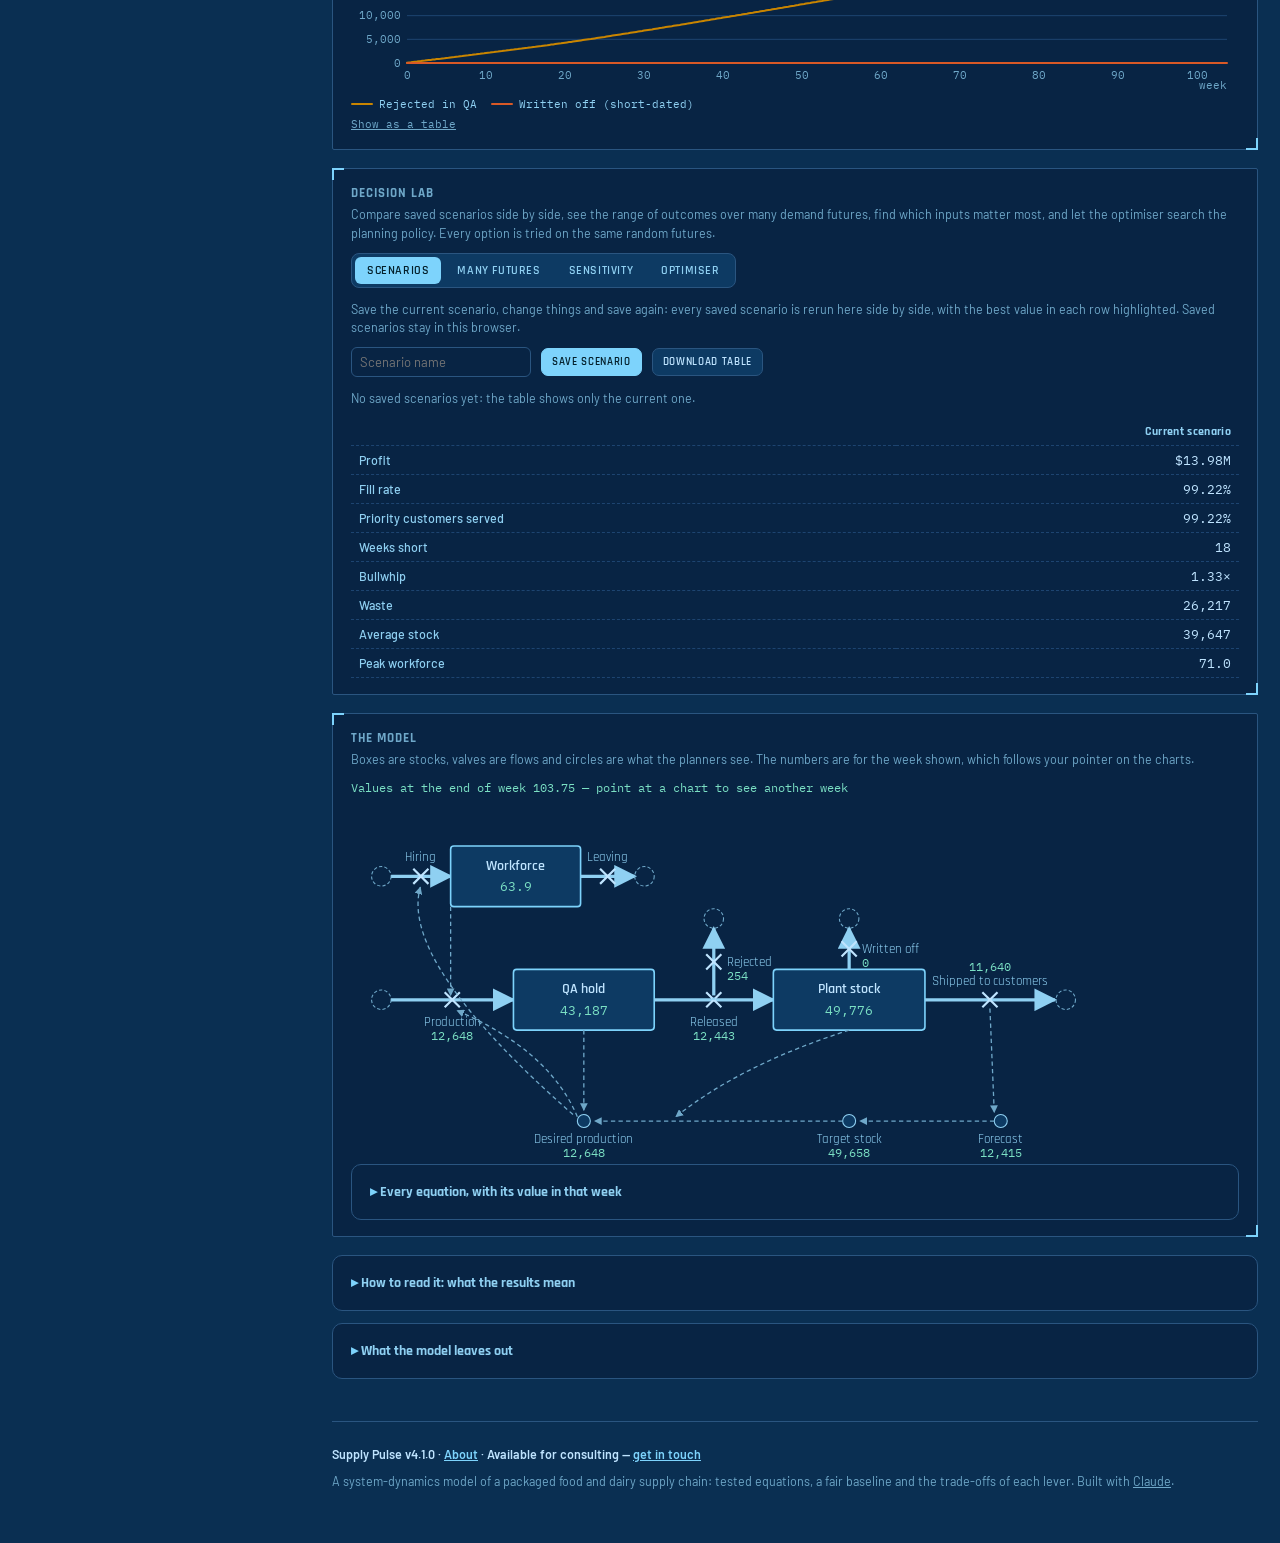
==== commit bf36f6fc: "Supply Pulse 4.1.0: Danish - The whole app is in Danish: simulator, decision lab, play mode, report," ====
--- a/index.html
+++ b/index.html
@@ -21,7 +21,7 @@
   <div class="header-actions">
     <button class="back-link tour" type="button" id="tourBtn" data-i18n="nav.tour">Tutorial</button>
     <a class="back-link playlink" href="play.html" id="playLink" data-i18n="nav.play">Play</a>
-    <button class="back-link" type="button" id="langBtn" lang="es">Español</button>
+    <select class="back-link lang-sel" id="langSel" aria-label="Language"><option value="en">English</option></select>
     <a class="back-link" href="about.html" data-i18n="nav.about">About</a>
     <a class="back-link" href="https://kathuman.github.io/claude-projects/" data-i18n="nav.projects">← Projects</a>
   </div>
@@ -44,7 +44,7 @@
         <button class="btn small" id="imp-sample" type="button" data-i18n="imp.sample">Try the sample</button>
         <button class="btn small" id="imp-dl" type="button" data-i18n="imp.dl">Get the sample file</button>
       </div>
-      <div class="note" id="imp-msg" data-i18n="imp.note">Weekly or daily demand, with or without dates, headers in English or Spanish. The model replays it instead of a pattern. The file stays in your browser.</div>
+      <div class="note" id="imp-msg" data-i18n="imp.note">Weekly or daily demand, with or without dates, headers in English, Spanish or Danish. The model replays it instead of a pattern. The file stays in your browser.</div>
     </div>
     <p class="rail-note" data-i18n="rail.note">Every change reruns the model at once. A dot marks inputs you have changed from the starting scenario.</p>
     <div id="controls"></div>
@@ -176,6 +176,7 @@
 </div>
 
 <script src="i18n-es.js"></script>
+<script src="i18n-da.js"></script>
 <script src="i18n.js"></script>
 <script src="src/model.js"></script>
 <script src="src/specs.js"></script>
@@ -188,6 +189,7 @@
 <script src="lab.js"></script>
 <script src="tour-content.js"></script>
 <script src="tour-content-es.js"></script>
+<script src="tour-content-da.js"></script>
 <script src="tour.js"></script>
 </body>
 </html>
--- a/style.css
+++ b/style.css
@@ -28,6 +28,11 @@
 .back-link{font-family:var(--head); font-weight:600; font-size:12px; letter-spacing:.06em; text-transform:uppercase; color:var(--ink-dim); text-decoration:none;
   padding:6px 10px; border:1px solid var(--line); border-radius:6px; white-space:nowrap; background:transparent; cursor:pointer;}
 .back-link:hover{color:var(--accent); border-color:var(--accent);}
+select.lang-sel{appearance:none; -webkit-appearance:none; background:transparent; cursor:pointer; padding-right:22px;
+  background-image:linear-gradient(45deg, transparent 50%, currentColor 50%), linear-gradient(135deg, currentColor 50%, transparent 50%);
+  background-position:calc(100% - 11px) 55%, calc(100% - 7px) 55%; background-size:4px 4px; background-repeat:no-repeat;}
+select.lang-sel option{background:var(--panel-2); color:var(--ink);}
+select.lang-sel:focus-visible{outline:2px solid var(--accent); outline-offset:2px;}
 .back-link.tour{color:var(--tele); border-color:rgba(123,224,196,.5);}
 
 /* ---- layout */
